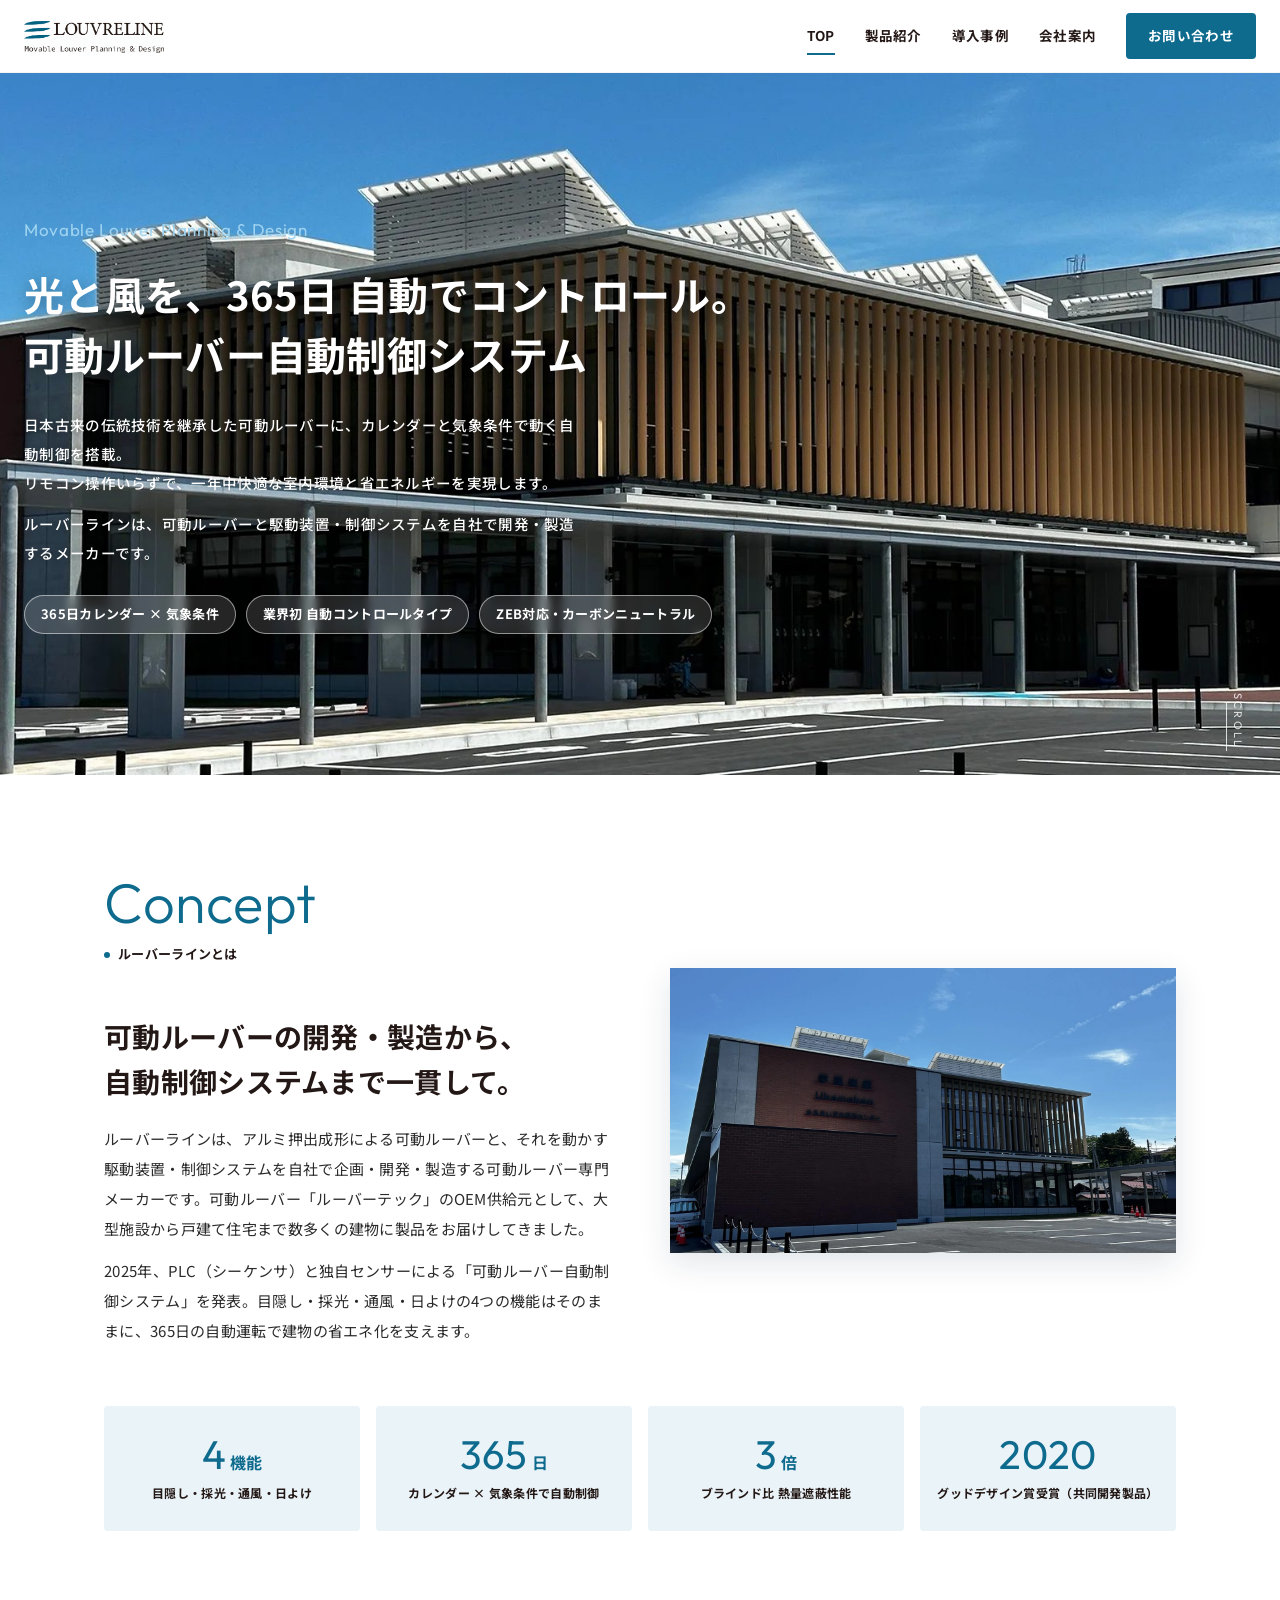
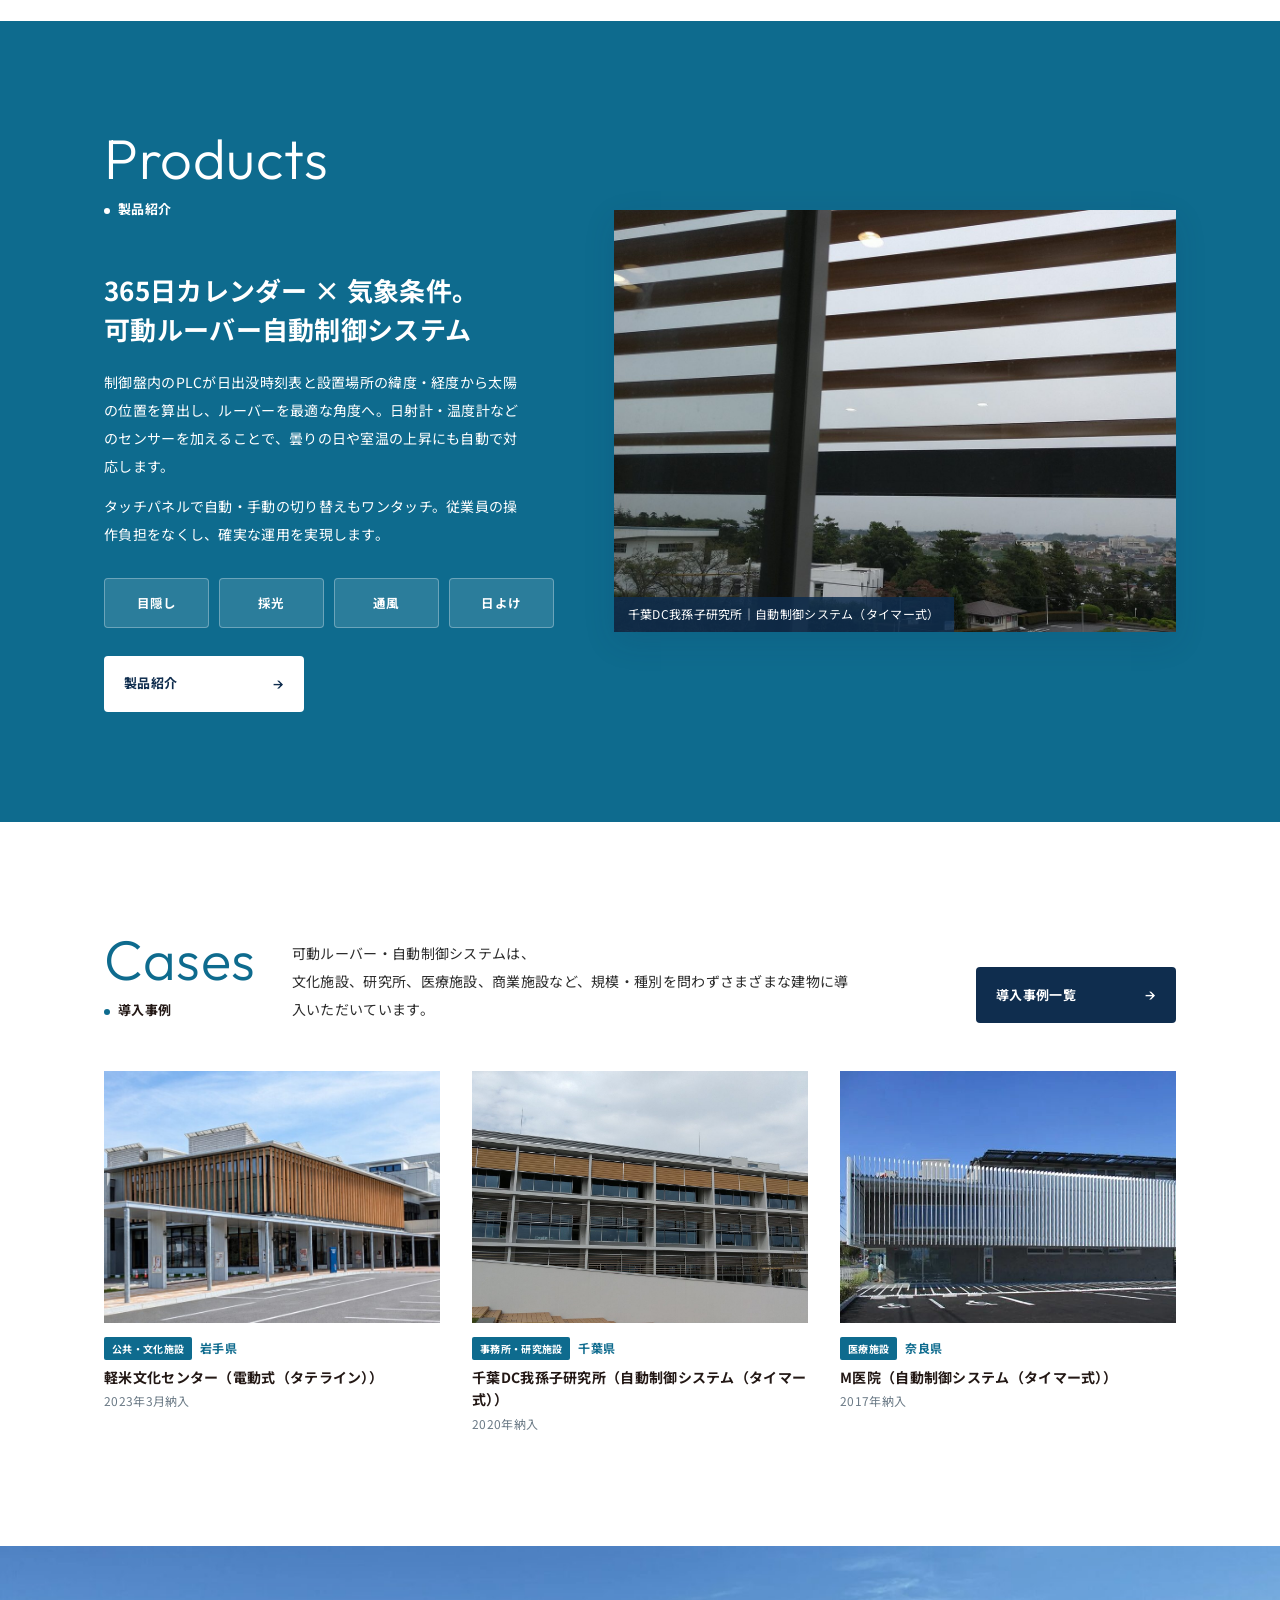
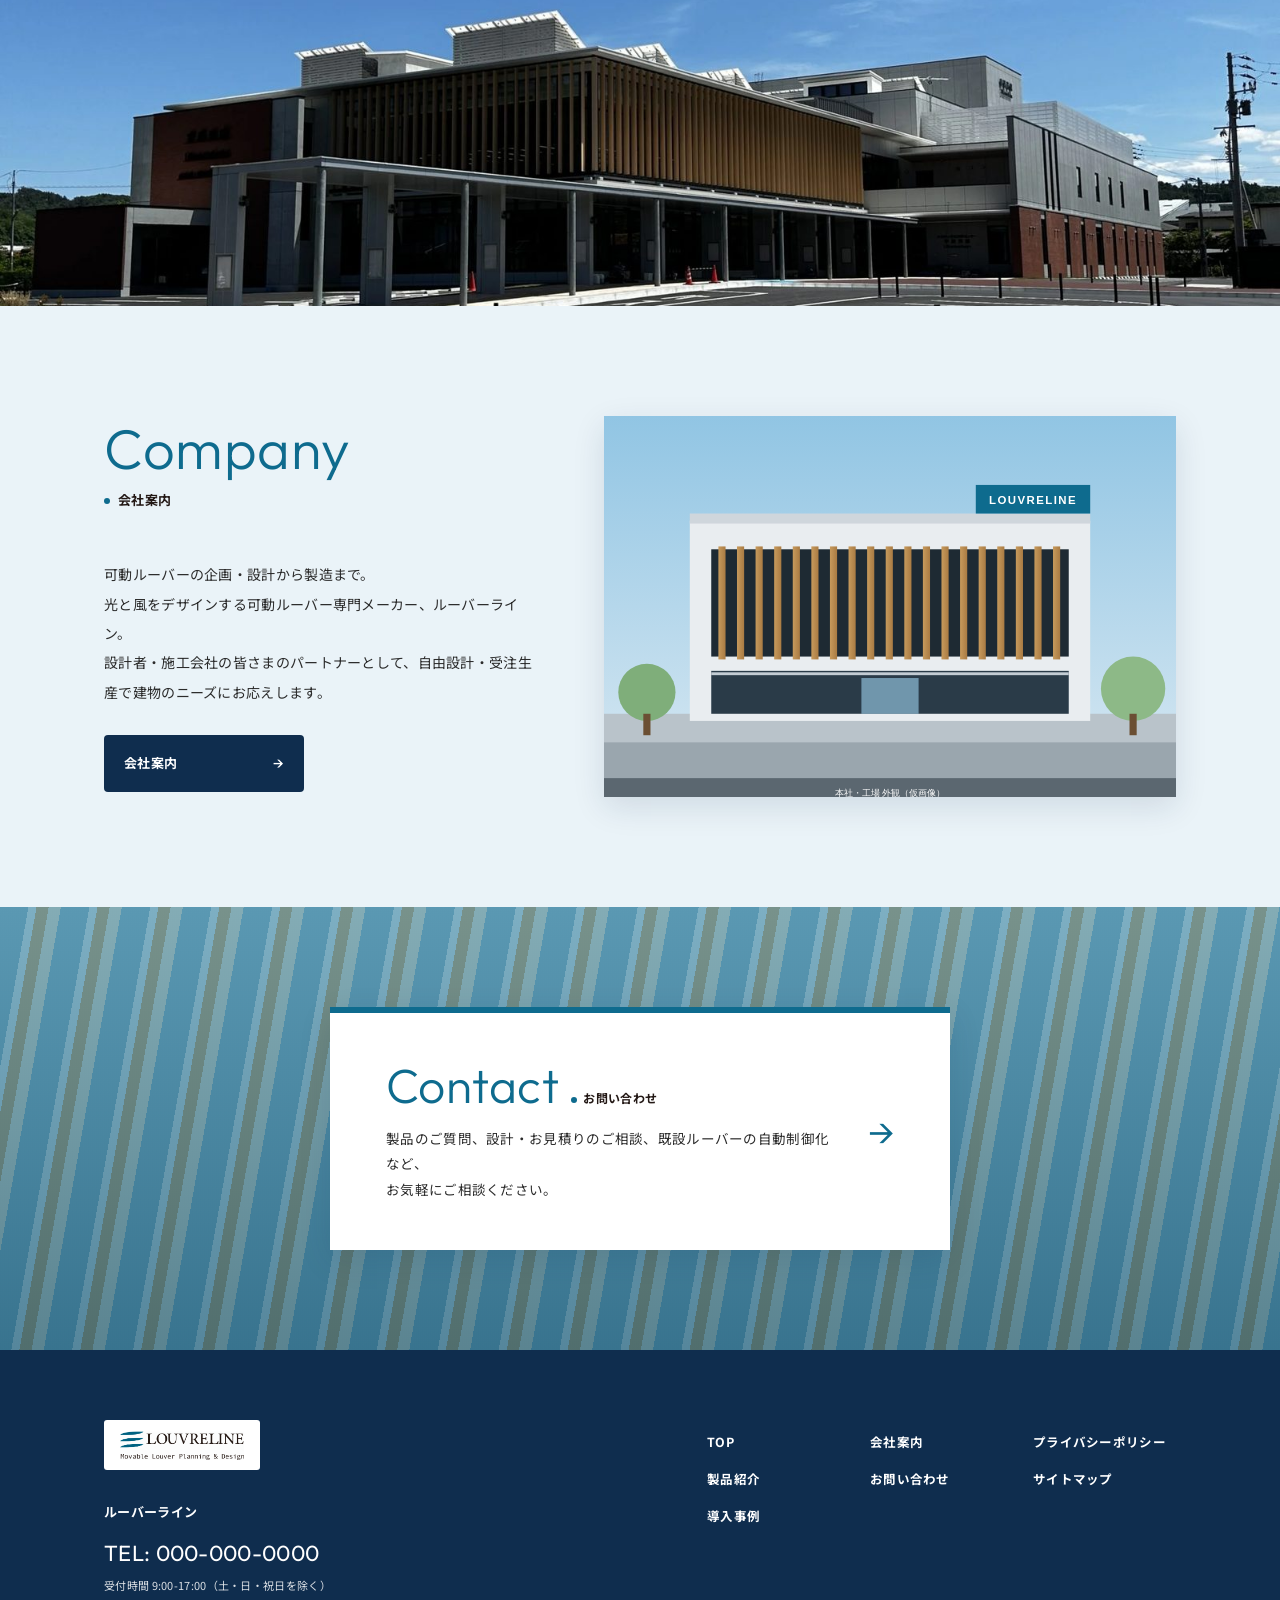
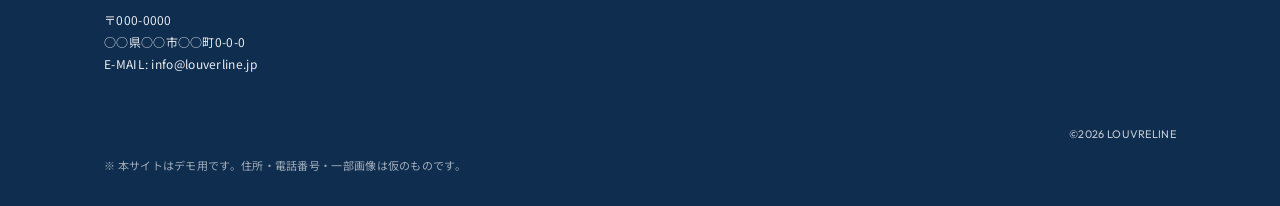
==== index.html @ 9ad00099 "ルーバーライン デモサイト 初版 Co-Authored-By: Claude Fable 5.1 <noreply@anthropic.com>" ====
<!DOCTYPE html>
<html lang="ja">
<head>
<meta charset="UTF-8">
<meta name="viewport" content="width=device-width, initial-scale=1">
<title>ルーバーライン｜可動ルーバー自動制御システム</title>
<meta name="description" content="可動ルーバーの開発・製造メーカー ルーバーライン。365日カレンダー×気象条件で可動ルーバーを自動制御する「可動ルーバー自動制御システム」のご紹介。">
<link rel="preconnect" href="https://fonts.googleapis.com">
<link rel="preconnect" href="https://fonts.gstatic.com" crossorigin>
<link href="https://fonts.googleapis.com/css2?family=Noto+Sans+JP:wght@400;500;700&family=Outfit:wght@300;400&display=swap" rel="stylesheet">
<link rel="stylesheet" href="assets/css/style.css">
<link rel="icon" href="assets/img/logo.png">
</head>
<body>
<header class="site-header">
  <div class="inner">
    <a class="brand" href="index.html"><img src="assets/img/logo.png" alt="LOUVRELINE ルーバーライン"></a>
    <button class="nav-toggle" aria-label="メニュー"><span></span><span></span><span></span></button>
    <nav class="gnav">
      <a href="index.html" data-page="index.html">TOP</a>
      <a href="products.html" data-page="products.html">製品紹介</a>
      <a href="cases.html" data-page="cases.html">導入事例</a>
      <a href="company.html" data-page="company.html">会社案内</a>
      <a href="contact.html" class="btn-contact">お問い合わせ</a>
    </nav>
  </div>
</header>
<main>

<section class="hero">
  <img class="bg" src="assets/img/hero.jpg" alt="可動ルーバーを設置した建物">
  <div class="inner">
    <div class="tag">Movable Louver Planning &amp; Design</div>
    <h1>光と風を、365日 自動でコントロール。<br>可動ルーバー自動制御システム</h1>
    <p>日本古来の伝統技術を継承した可動ルーバーに、カレンダーと気象条件で動く自動制御を搭載。<br>リモコン操作いらずで、一年中快適な室内環境と省エネルギーを実現します。</p>
    <p>ルーバーラインは、可動ルーバーと駆動装置・制御システムを自社で開発・製造するメーカーです。</p>
    <div class="badges"><span>365日カレンダー × 気象条件</span><span>業界初 自動コントロールタイプ</span><span>ZEB対応・カーボンニュートラル</span></div>
  </div>
  <div class="scroll">SCROLL</div>
</section>

<section class="concept">
  <div class="container">
    <div class="grid">
      <div class="reveal">
        <div class="sec-head"><span class="en">Concept</span><span class="ja">ルーバーラインとは</span></div>
        <h2 class="ttl">可動ルーバーの開発・製造から、<br>自動制御システムまで一貫して。</h2>
        <p class="lead">ルーバーラインは、アルミ押出成形による可動ルーバーと、それを動かす駆動装置・制御システムを自社で企画・開発・製造する可動ルーバー専門メーカーです。可動ルーバー「ルーバーテック」のOEM供給元として、大型施設から戸建て住宅まで数多くの建物に製品をお届けしてきました。</p>
        <p class="lead" style="margin-top:12px">2025年、PLC（シーケンサ）と独自センサーによる「可動ルーバー自動制御システム」を発表。目隠し・採光・通風・日よけの4つの機能はそのままに、365日の自動運転で建物の省エネ化を支えます。</p>
      </div>
      <div class="reveal"><img src="assets/img/cases/karumai/08.jpg" alt="タテライン可動ルーバー" style="box-shadow:var(--shadow)"></div>
    </div>
    <div class="stats reveal">
      <div class="stat"><div class="num">4<small>機能</small></div><div class="lbl">目隠し・採光・通風・日よけ</div></div>
      <div class="stat"><div class="num">365<small>日</small></div><div class="lbl">カレンダー × 気象条件で自動制御</div></div>
      <div class="stat"><div class="num">3<small>倍</small></div><div class="lbl">ブラインド比 熱量遮蔽性能</div></div>
      <div class="stat"><div class="num">2020</div><div class="lbl">グッドデザイン賞受賞（共同開発製品）</div></div>
    </div>
  </div>
</section>

<section class="band-teal">
  <div class="container">
    <div class="grid">
      <div class="reveal">
        <div class="sec-head on-dark"><span class="en">Products</span><span class="ja">製品紹介</span></div>
        <h3>365日カレンダー × 気象条件。<br>可動ルーバー自動制御システム</h3>
        <p>制御盤内のPLCが日出没時刻表と設置場所の緯度・経度から太陽の位置を算出し、ルーバーを最適な角度へ。日射計・温度計などのセンサーを加えることで、曇りの日や室温の上昇にも自動で対応します。</p>
        <p>タッチパネルで自動・手動の切り替えもワンタッチ。従業員の操作負担をなくし、確実な運用を実現します。</p>
        <ul class="feature-list"><li>目隠し</li><li>採光</li><li>通風</li><li>日よけ</li></ul>
        <a class="btn btn-white" href="products.html">製品紹介</a>
      </div>
      <div class="visual reveal">
        <img src="assets/img/cases/chiba-dc/04.jpg" alt="木目調ヨコライン可動ルーバー">
        <div class="cap">千葉DC我孫子研究所｜自動制御システム（タイマー式）</div>
      </div>
    </div>
  </div>
</section>

<section class="sec">
  <div class="container">
    <div class="sec-head inline reveal">
      <div><span class="en">Cases</span><span class="ja">導入事例</span></div>
      <p class="lead">可動ルーバー・自動制御システムは、<br>文化施設、研究所、医療施設、商業施設など、規模・種別を問わずさまざまな建物に導入いただいています。</p>
      <a class="btn" href="cases.html" style="margin-left:auto">導入事例一覧</a>
    </div>
    <div class="case-grid">
      <a class="case-card reveal" href="cases/karumai.html" data-cat="public">
        <div class="thumb"><img src="assets/img/cases/karumai/01.jpg" alt="軽米文化センター"></div>
        <div class="meta"><span class="cat">公共・文化施設</span>岩手県</div>
        <div class="name">軽米文化センター（電動式（タテライン））</div>
        <div class="spec">2023年3月納入</div>
      </a>
      <a class="case-card reveal" href="cases/chiba-dc.html" data-cat="office">
        <div class="thumb"><img src="assets/img/cases/chiba-dc/01.jpg" alt="千葉DC我孫子研究所"></div>
        <div class="meta"><span class="cat">事務所・研究施設</span>千葉県</div>
        <div class="name">千葉DC我孫子研究所（自動制御システム（タイマー式））</div>
        <div class="spec">2020年納入</div>
      </a>
      <a class="case-card reveal" href="cases/m-clinic.html" data-cat="medical">
        <div class="thumb"><img src="assets/img/cases/m-clinic/01.jpg" alt="M医院"></div>
        <div class="meta"><span class="cat">医療施設</span>奈良県</div>
        <div class="name">M医院（自動制御システム（タイマー式））</div>
        <div class="spec">2017年納入</div>
      </a>
    </div>
  </div>
</section>

<div class="strip"><img src="assets/img/cases/karumai/05.jpg" alt="軽米文化センター"></div>

<section class="band-light">
  <div class="container">
    <div class="grid">
      <div class="reveal">
        <div class="sec-head"><span class="en">Company</span><span class="ja">会社案内</span></div>
        <p>可動ルーバーの企画・設計から製造まで。<br>光と風をデザインする可動ルーバー専門メーカー、ルーバーライン。<br>設計者・施工会社の皆さまのパートナーとして、自由設計・受注生産で建物のニーズにお応えします。</p>
        <a class="btn" href="company.html">会社案内</a>
      </div>
      <div class="visual reveal"><img src="assets/img/company-building.svg" alt="ルーバーライン 本社・工場（仮画像）"></div>
    </div>
  </div>
</section>

<section class="cta">
  <div class="container">
    <a class="card" href="contact.html">
      <div>
        <span class="en">Contact</span><span class="ja">お問い合わせ</span>
        <p>製品のご質問、設計・お見積りのご相談、既設ルーバーの自動制御化など、<br>お気軽にご相談ください。</p>
      </div>
      <span class="arrow">→</span>
    </a>
  </div>
</section>

</main>
<footer class="site-footer">
  <div class="container">
    <div class="grid">
      <div>
        <a class="logo" href="index.html"><img src="assets/img/logo.png" alt="LOUVRELINE"></a>
        <div class="corp">ルーバーライン</div>
        <div class="tel">TEL: 000-000-0000</div>
        <div class="hours">受付時間 9:00-17:00（土・日・祝日を除く）</div>
        <address>〒000-0000<br>○○県○○市○○町0-0-0<br>E-MAIL: info@louverline.jp</address>
      </div>
      <ul class="links">
        <li><a href="index.html">TOP</a></li>
        <li><a href="company.html">会社案内</a></li>
        <li><a href="#">プライバシーポリシー</a></li>
        <li><a href="products.html">製品紹介</a></li>
        <li><a href="contact.html">お問い合わせ</a></li>
        <li><a href="#">サイトマップ</a></li>
        <li><a href="cases.html">導入事例</a></li>
      </ul>
    </div>
    <div class="copy">©2026 LOUVRELINE</div>
    <div class="demo-note">※ 本サイトはデモ用です。住所・電話番号・一部画像は仮のものです。</div>
  </div>
</footer>
<script src="assets/js/main.js"></script>
</body>
</html>
---- assets/css/style.css ----
/* ==========================================================
   LOUVRELINE demo site  -  common stylesheet
   ========================================================== */
:root{
  --teal:#0e6b8e;
  --teal-dark:#0a4f6b;
  --teal-light:#1d8bb5;
  --navy:#0f2d4e;
  --ink:#231815;
  --text:#2b2b2b;
  --muted:#6b7a86;
  --line:#d9e3ea;
  --light:#eaf3f8;
  --light2:#f4f8fb;
  --wood:#c9791d;
  --white:#fff;
  --font-jp:"Noto Sans JP","Hiragino Kaku Gothic ProN","Hiragino Sans","Yu Gothic",Meiryo,sans-serif;
  --font-en:"Outfit","Noto Sans JP",sans-serif;
  --container:1120px;
  --radius:4px;
  --shadow:0 10px 30px rgba(15,45,78,.12);
}
*{box-sizing:border-box;margin:0;padding:0}
html{scroll-behavior:smooth;-webkit-text-size-adjust:100%}
body{font-family:var(--font-jp);color:var(--text);background:#fff;line-height:1.9;font-size:15px;letter-spacing:.02em}
img{max-width:100%;height:auto;display:block}
a{color:inherit;text-decoration:none}
ul{list-style:none}
.container{max-width:var(--container);margin:0 auto;padding:0 24px}
.en{font-family:var(--font-en);font-weight:300;letter-spacing:.01em}

/* ---------- header ---------- */
.site-header{position:sticky;top:0;z-index:100;background:rgba(255,255,255,.96);backdrop-filter:blur(8px);border-bottom:1px solid rgba(0,0,0,.04)}
.site-header .inner{display:flex;align-items:center;justify-content:space-between;height:72px;max-width:1280px;margin:0 auto;padding:0 24px}
.brand img{height:34px;width:auto}
.gnav{display:flex;align-items:center;gap:30px}
.gnav a{font-size:13.5px;font-weight:700;color:var(--ink);position:relative;padding:6px 0}
.gnav a::after{content:"";position:absolute;left:0;bottom:0;width:0;height:2px;background:var(--teal);transition:width .25s}
.gnav a:hover::after,.gnav a.is-active::after{width:100%}
.gnav .btn-contact{background:var(--teal);color:#fff;padding:10px 22px;border-radius:var(--radius);font-weight:700}
.gnav .btn-contact::after{display:none}
.gnav .btn-contact:hover{background:var(--teal-dark)}
.nav-toggle{display:none;width:44px;height:44px;border:0;background:none;cursor:pointer;position:relative}
.nav-toggle span{position:absolute;left:10px;width:24px;height:2px;background:var(--ink);transition:.3s}
.nav-toggle span:nth-child(1){top:14px}.nav-toggle span:nth-child(2){top:21px}.nav-toggle span:nth-child(3){top:28px}
body.nav-open .nav-toggle span:nth-child(1){transform:translateY(7px) rotate(45deg)}
body.nav-open .nav-toggle span:nth-child(2){opacity:0}
body.nav-open .nav-toggle span:nth-child(3){transform:translateY(-7px) rotate(-45deg)}

/* ---------- buttons ---------- */
.btn{display:inline-flex;align-items:center;justify-content:space-between;gap:28px;min-width:200px;padding:13px 20px;background:var(--navy);color:#fff;font-size:13px;font-weight:700;border-radius:var(--radius);transition:.25s;border:0;cursor:pointer}
.btn::after{content:"→";font-family:var(--font-en);font-weight:400;font-size:16px}
.btn:hover{background:var(--teal);transform:translateX(2px)}
.btn.btn-white{background:#fff;color:var(--navy)}
.btn.btn-white:hover{background:var(--light)}
.btn.btn-teal{background:var(--teal)}
.btn.btn-teal:hover{background:var(--teal-dark)}

/* ---------- section headings ---------- */
.sec{padding:110px 0}
.sec-head{margin-bottom:48px}
.sec-head .en{font-size:56px;line-height:1;color:var(--teal);font-weight:300}
.sec-head .ja{display:block;font-size:13px;font-weight:700;color:var(--ink);margin-top:10px}
.sec-head .ja::before{content:"";display:inline-block;width:6px;height:6px;border-radius:50%;background:var(--teal);margin-right:8px;vertical-align:middle}
.sec-head.on-dark .en,.sec-head.on-dark .ja{color:#fff}
.sec-head.on-dark .ja::before{background:#fff}
.sec-head.inline{display:flex;align-items:flex-end;gap:36px;flex-wrap:wrap}
.sec-head.inline .lead{max-width:560px;font-size:14px}
.sec-head .row{display:flex;justify-content:space-between;align-items:flex-end;flex-wrap:wrap;gap:20px}
h2.ttl{font-size:28px;line-height:1.6;font-weight:700;color:var(--ink);margin-bottom:20px}
h3.sub{font-size:20px;font-weight:700;color:var(--ink);margin-bottom:14px}
.lead{font-size:15px;line-height:2}
.label-teal{color:var(--teal);font-weight:700;font-size:14px;margin-bottom:10px;display:block}
.note{font-size:12px;color:var(--muted)}

/* ---------- hero ---------- */
.hero{position:relative;height:min(78vh,720px);min-height:520px;overflow:hidden;color:#fff;display:flex;align-items:center}
.hero img.bg{position:absolute;inset:0;width:100%;height:100%;object-fit:cover;object-position:center 40%}
.hero::before{content:"";position:absolute;inset:0;background:linear-gradient(90deg,rgba(10,30,50,.72) 0%,rgba(10,30,50,.42) 55%,rgba(10,30,50,.15) 100%)}
.hero .inner{position:relative;max-width:1280px;margin:0 auto;padding:0 24px;width:100%}
.hero .tag{color:#9fd3ef;font-family:var(--font-en);font-weight:400;font-size:17px;margin-bottom:18px;letter-spacing:.04em}
.hero h1{font-size:40px;line-height:1.5;font-weight:700;text-shadow:0 2px 16px rgba(0,0,0,.35);margin-bottom:26px}
.hero p{font-size:14.5px;line-height:2;font-weight:500;text-shadow:0 1px 8px rgba(0,0,0,.4);max-width:560px}
.hero p+p{margin-top:12px}
.hero .badges{display:flex;gap:10px;margin-top:28px;flex-wrap:wrap}
.hero .badges span{background:rgba(255,255,255,.14);border:1px solid rgba(255,255,255,.5);padding:6px 16px;border-radius:30px;font-size:13px;font-weight:700;backdrop-filter:blur(4px)}
.hero .scroll{position:absolute;right:32px;bottom:24px;font-family:var(--font-en);font-size:11px;letter-spacing:.2em;writing-mode:vertical-rl;color:#fff;opacity:.8}
.hero .scroll::after{content:"";display:block;width:1px;height:48px;background:#fff;margin:10px auto 0;animation:scrollLine 1.8s infinite}
@keyframes scrollLine{0%{transform:scaleY(0);transform-origin:top}50%{transform:scaleY(1);transform-origin:top}51%{transform-origin:bottom}100%{transform:scaleY(0);transform-origin:bottom}}

/* page hero (sub pages) */
.page-hero{position:relative;height:300px;display:flex;align-items:center;overflow:hidden;color:#fff;background:var(--navy)}
.page-hero img{position:absolute;inset:0;width:100%;height:100%;object-fit:cover;opacity:.55}
.page-hero::before{content:"";position:absolute;inset:0;background:linear-gradient(90deg,rgba(10,30,50,.6),rgba(10,30,50,.1))}
.page-hero .inner{position:relative;max-width:1280px;margin:0 auto;padding:0 24px;width:100%}
.page-hero .en{font-size:60px;line-height:1}
.page-hero .ja{display:block;font-size:13px;font-weight:700;margin-top:8px}
.page-hero .ja::before{content:"";display:inline-block;width:6px;height:6px;border-radius:50%;background:#fff;margin-right:8px;vertical-align:middle}
.page-hero.plain{height:auto;padding:70px 0 40px;background:#fff;color:var(--teal)}
.page-hero.plain::before{display:none}
.page-hero.plain .ja{color:var(--ink)}
.page-hero.plain .ja::before{background:var(--teal)}
.breadcrumb{font-size:11px;color:var(--muted);text-align:right;padding:14px 0}
.breadcrumb a{text-decoration:underline}
.breadcrumb span::before{content:"›";margin:0 8px}

/* ---------- top: intro / concept ---------- */
.concept{padding:100px 0 90px}
.concept .grid{display:grid;grid-template-columns:1fr 1fr;gap:60px;align-items:center}
.concept .stats{display:grid;grid-template-columns:repeat(4,1fr);gap:16px;margin-top:60px}
.stat{background:var(--light);padding:26px 16px;text-align:center;border-radius:var(--radius)}
.stat .num{font-family:var(--font-en);font-size:40px;font-weight:400;color:var(--teal);line-height:1.1}
.stat .num small{font-size:16px;margin-left:4px;font-family:var(--font-jp);font-weight:700}
.stat .lbl{font-size:12px;font-weight:700;color:var(--ink);margin-top:6px}

/* ---------- top: products band ---------- */
.band-teal{background:var(--teal);color:#fff;padding:110px 0}
.band-teal .grid{display:grid;grid-template-columns:1fr 1.25fr;gap:60px;align-items:center}
.band-teal h3{font-size:26px;line-height:1.5;margin:18px 0 20px;font-weight:700}
.band-teal p{font-size:14px;line-height:2;max-width:420px}
.band-teal p+p{margin-top:12px}
.band-teal .btn{margin-top:28px}
.band-teal .visual{position:relative}
.band-teal .visual img{width:100%;aspect-ratio:4/3;object-fit:cover;box-shadow:var(--shadow)}
.band-teal .visual .cap{position:absolute;left:0;bottom:0;background:rgba(15,45,78,.85);font-size:12px;padding:6px 14px}
.feature-list{display:grid;grid-template-columns:repeat(4,1fr);gap:10px;margin-top:30px}
.feature-list li{background:rgba(255,255,255,.12);border:1px solid rgba(255,255,255,.3);padding:12px 8px;text-align:center;font-size:12.5px;font-weight:700;border-radius:var(--radius)}

/* ---------- cards: cases ---------- */
.case-grid{display:grid;grid-template-columns:repeat(3,1fr);gap:32px}
.case-grid.two{grid-template-columns:repeat(2,1fr);gap:40px}
.case-card{display:block}
.case-card .thumb{overflow:hidden;aspect-ratio:4/3;background:#dfe7ec}
.case-card .thumb img{width:100%;height:100%;object-fit:cover;transition:transform .6s}
.case-card:hover .thumb img{transform:scale(1.05)}
.case-card .meta{display:flex;align-items:center;gap:8px;margin-top:14px;font-size:12px;color:var(--teal);font-weight:700}
.case-card .meta .cat{background:var(--teal);color:#fff;font-size:10px;padding:2px 8px;border-radius:2px}
.case-card .name{font-size:14px;font-weight:700;color:var(--ink);margin-top:6px;line-height:1.6}
.case-card .spec{font-size:12px;color:var(--muted);margin-top:2px}

/* ---------- strip image ---------- */
.strip{height:360px;overflow:hidden}
.strip img{width:100%;height:100%;object-fit:cover}

/* ---------- top: company ---------- */
.band-light{background:var(--light);padding:110px 0}
.band-light .grid{display:grid;grid-template-columns:1fr 1.3fr;gap:60px;align-items:center}
.band-light p{font-size:14px;line-height:2.1}
.band-light .btn{margin-top:28px}
.band-light .visual img{width:100%;aspect-ratio:3/2;object-fit:cover;box-shadow:var(--shadow)}

/* ---------- contact CTA ---------- */
.cta{position:relative;padding:100px 0;overflow:hidden;background:
  linear-gradient(rgba(14,107,142,.55),rgba(14,107,142,.55)),
  repeating-linear-gradient(100deg,#8fb6cd 0 28px,#e4eef4 28px 36px,#d6a76a 36px 48px,#f3e6d3 48px 60px)}
.cta::before{content:"";position:absolute;inset:0;background:linear-gradient(180deg,rgba(255,255,255,.1),rgba(10,40,60,.25))}
.cta .card{position:relative;max-width:620px;margin:0 auto;background:#fff;padding:48px 56px;border-top:6px solid var(--teal);display:flex;align-items:center;justify-content:space-between;gap:30px;box-shadow:var(--shadow);transition:.3s}
.cta .card:hover{transform:translateY(-3px)}
.cta .card .en{font-size:48px;color:var(--teal);line-height:1}
.cta .card .ja{font-size:12px;font-weight:700;color:var(--ink);margin-left:12px}
.cta .card .ja::before{content:"";display:inline-block;width:6px;height:6px;border-radius:50%;background:var(--teal);margin-right:6px;vertical-align:middle}
.cta .card p{font-size:13.5px;margin-top:14px;line-height:1.9}
.cta .card .arrow{font-family:var(--font-en);font-size:40px;color:var(--teal);font-weight:300}

/* ---------- footer ---------- */
.site-footer{background:var(--navy);color:#fff;padding:70px 0 30px;font-size:13px}
.site-footer .grid{display:grid;grid-template-columns:1.2fr 1fr;gap:40px}
.site-footer .logo{background:#fff;display:inline-block;padding:10px 16px;border-radius:3px}
.site-footer .logo img{height:30px}
.site-footer .corp{margin-top:22px;font-weight:700;font-size:13px}
.site-footer .tel{font-size:22px;font-family:var(--font-en);font-weight:400;margin-top:8px}
.site-footer .hours{font-size:11px;opacity:.85}
.site-footer address{font-style:normal;margin-top:14px;font-size:12px;line-height:1.8;opacity:.9}
.site-footer .links{display:grid;grid-template-columns:repeat(3,1fr);gap:12px 20px;align-content:start;padding-top:10px}
.site-footer .links a{font-weight:700;font-size:12.5px}
.site-footer .links a:hover{text-decoration:underline}
.site-footer .copy{margin-top:50px;text-align:right;font-size:11px;opacity:.75;font-family:var(--font-en)}
.site-footer .demo-note{margin-top:10px;font-size:11px;opacity:.6}

/* ---------- product page ---------- */
.two-col{display:grid;grid-template-columns:1fr 1fr;gap:56px;align-items:center}
.two-col.rev>*:first-child{order:2}
.two-col img{width:100%;box-shadow:var(--shadow)}
.two-col.no-shadow img{box-shadow:none}
.intro-block{max-width:820px}
.intro-block h2{font-size:30px;line-height:1.6;font-weight:700;color:var(--ink)}
.intro-block .lead{margin-top:18px}

.kv-product{position:relative;border-radius:var(--radius);overflow:hidden;box-shadow:var(--shadow)}
.kv-product img{width:100%;aspect-ratio:16/8;object-fit:cover}
.kv-product .ov{position:absolute;left:0;right:0;bottom:0;background:linear-gradient(0deg,rgba(10,30,50,.8),rgba(10,30,50,0));color:#fff;padding:60px 36px 30px}
.kv-product .ov strong{font-size:22px;display:block}
.kv-product .ov span{font-size:13px}

.pill-row{display:flex;gap:12px;flex-wrap:wrap;margin:26px 0}
.pill{display:inline-block;background:var(--teal);color:#fff;font-weight:700;padding:8px 26px;border-radius:30px;font-size:15px}
.pill.outline{background:#fff;color:var(--teal);border:2px solid var(--teal)}
.x-mark{font-family:var(--font-en);font-size:28px;color:var(--teal);align-self:center}

.adv{padding:90px 0}
.adv-item{display:grid;grid-template-columns:1fr 1fr;gap:48px;align-items:start;padding:50px 0;border-bottom:1px solid var(--line)}
.adv-item:last-child{border-bottom:0}
.adv-item .num{font-family:var(--font-en);font-size:30px;color:var(--teal);font-weight:300;line-height:1;margin-bottom:8px}
.adv-item h3{font-size:22px;line-height:1.6;font-weight:700;color:var(--ink);margin-bottom:16px}
.adv-item p{font-size:14px;line-height:2}
.adv-item img{width:100%;border-radius:var(--radius);box-shadow:var(--shadow)}
.adv-item .cap{font-size:12px;color:var(--muted);margin-top:8px}
.icon-tags{display:flex;gap:10px;flex-wrap:wrap;margin-top:22px}
.icon-tags li{background:var(--light);color:var(--navy);font-size:12px;font-weight:700;padding:10px 14px;border-radius:var(--radius);display:flex;align-items:center;gap:8px}
.icon-tags li svg{width:18px;height:18px;flex:none}

.fn-grid{display:grid;grid-template-columns:repeat(3,1fr);gap:28px}
.fn{background:#fff;border:1px solid var(--line);padding:28px 26px;border-radius:var(--radius);transition:.3s}
.fn:hover{box-shadow:var(--shadow);transform:translateY(-3px)}
.fn .ic{width:52px;height:52px;border-radius:50%;background:var(--light);display:flex;align-items:center;justify-content:center;color:var(--teal);margin-bottom:16px}
.fn .ic svg{width:26px;height:26px}
.fn h4{font-size:16px;color:var(--ink);margin-bottom:8px}
.fn p{font-size:13px;line-height:1.9}

.logic-table{width:100%;border-collapse:collapse;font-size:14px;background:#fff;box-shadow:var(--shadow)}
.logic-table th,.logic-table td{padding:14px 16px;border:1px solid var(--line);text-align:center}
.logic-table thead th{background:var(--navy);color:#fff;font-weight:700;white-space:nowrap}
.logic-table tbody th{background:var(--light);text-align:left;font-weight:700;color:var(--ink);width:26%}
.logic-table tbody th small{display:block;font-weight:400;color:var(--muted);font-size:11px}
.logic-table .arrow{color:var(--teal);font-family:var(--font-en)}
.logic-table .res{font-weight:700;color:var(--teal);font-size:16px}
.logic-table .res.close{color:#c9521d}

.spec-table{width:100%;border-collapse:collapse;font-size:14px}
.spec-table th,.spec-table td{padding:14px 18px;border-bottom:1px solid var(--line);text-align:left;vertical-align:top}
.spec-table th{width:30%;background:var(--light2);font-weight:700;color:var(--ink)}

.step-flow{display:grid;grid-template-columns:repeat(4,1fr);gap:16px;counter-reset:step}
.step{background:#fff;border:1px solid var(--line);padding:26px 20px;border-radius:var(--radius);position:relative}
.step::before{counter-increment:step;content:"0" counter(step);font-family:var(--font-en);color:var(--teal);font-size:26px;font-weight:300;line-height:1;display:block;margin-bottom:10px}
.step h4{font-size:15px;color:var(--ink);margin-bottom:6px}
.step p{font-size:12.5px;line-height:1.8}

.option-list{display:grid;grid-template-columns:repeat(4,1fr);gap:12px}
.option-list li{background:#fff;border:1px solid var(--line);padding:14px;text-align:center;font-size:13px;font-weight:700;color:var(--navy);border-radius:var(--radius)}
.merit{display:grid;grid-template-columns:repeat(3,1fr);gap:20px}
.merit li{background:var(--light);padding:24px;border-radius:var(--radius)}
.merit li strong{display:block;color:var(--teal);font-size:15px;margin-bottom:6px}
.merit li span{font-size:13px}

.target-grid{display:grid;grid-template-columns:repeat(6,1fr);gap:14px}
.target{text-align:center;font-size:12px;font-weight:700;color:var(--ink)}
.target .ic{width:72px;height:72px;border-radius:50%;background:var(--teal);color:#fff;margin:0 auto 8px;display:flex;align-items:center;justify-content:center}
.target .ic svg{width:34px;height:34px}

.callout{background:#fff;border-left:4px solid var(--teal);padding:18px 22px;font-size:13px;line-height:1.9;border-radius:0 var(--radius) var(--radius) 0;box-shadow:var(--shadow)}
.callout strong{color:var(--teal)}

.panel-gallery{display:grid;grid-template-columns:1fr 1fr;gap:30px}
.panel-gallery figure img{width:100%;border-radius:10px;box-shadow:var(--shadow)}
.panel-gallery figcaption{font-size:13px;margin-top:12px;line-height:1.8}
.panel-gallery figcaption strong{display:block;color:var(--ink)}

/* ---------- cases page ---------- */
.filter{display:flex;justify-content:center;gap:28px;margin-bottom:50px;font-size:13px;font-weight:700}
.filter button{background:none;border:0;cursor:pointer;font:inherit;color:var(--ink);padding:8px 2px;border-bottom:2px solid transparent}
.filter button.is-active{color:var(--teal);border-color:var(--teal)}
.case-detail .gallery{display:grid;grid-template-columns:2fr 1fr;gap:16px}
.case-detail .gallery img{width:100%;height:100%;object-fit:cover;aspect-ratio:4/3;cursor:zoom-in;border-radius:var(--radius)}
.case-detail .gallery .main{grid-row:span 2}
.case-detail .gallery .main img{aspect-ratio:3/2;height:100%}
.case-detail .more{display:grid;grid-template-columns:repeat(4,1fr);gap:12px;margin-top:14px}
.case-detail .more img{width:100%;aspect-ratio:4/3;object-fit:cover;cursor:zoom-in;border-radius:var(--radius)}
.case-detail .info{display:grid;grid-template-columns:1fr 1fr;gap:56px;margin-top:56px;align-items:start}
.case-detail h1{font-size:30px;line-height:1.5;color:var(--ink);margin-bottom:12px}
.case-detail .tagline{color:var(--teal);font-weight:700;margin-bottom:20px}
.case-detail .body p{font-size:14px;line-height:2}
.case-detail .body p+p{margin-top:12px}
.pager{display:flex;justify-content:space-between;margin-top:70px;padding-top:30px;border-top:1px solid var(--line);font-size:13px;font-weight:700}
.pager a{color:var(--teal)}
.lightbox{position:fixed;inset:0;background:rgba(5,20,35,.9);display:none;align-items:center;justify-content:center;z-index:200;padding:30px;cursor:zoom-out}
.lightbox.is-open{display:flex}
.lightbox img{max-width:100%;max-height:100%;object-fit:contain;box-shadow:0 20px 60px rgba(0,0,0,.5)}

/* ---------- company ---------- */
.message{display:grid;grid-template-columns:1.2fr 1fr;gap:56px;align-items:center}
.message h2{font-size:30px;line-height:1.6;color:var(--ink);margin-bottom:18px}
.message p{font-size:14px;line-height:2.1}
.message p+p{margin-top:12px}
.message img{width:100%;box-shadow:var(--shadow)}
.oem{background:var(--light);padding:40px;border-radius:var(--radius);display:grid;grid-template-columns:auto 1fr;gap:36px;align-items:center}
.oem .flow{display:flex;align-items:center;gap:14px;font-weight:700;font-size:13px;color:var(--navy)}
.oem .flow .box{background:#fff;border:2px solid var(--teal);padding:14px 20px;border-radius:var(--radius);text-align:center;min-width:140px}
.oem .flow .box small{display:block;font-weight:400;font-size:11px;color:var(--muted)}
.oem .flow .arr{font-family:var(--font-en);color:var(--teal);font-size:22px}
.oem p{font-size:13.5px;line-height:1.9}
.biz-grid{display:grid;grid-template-columns:repeat(3,1fr);gap:24px}
.biz{background:#fff;border:1px solid var(--line);padding:28px 24px;border-radius:var(--radius)}
.biz .num{font-family:var(--font-en);color:var(--teal);font-size:24px;font-weight:300;line-height:1;margin-bottom:10px}
.biz h4{font-size:16px;color:var(--ink);margin-bottom:8px}
.biz p{font-size:13px;line-height:1.9}
.map-ph{width:100%;height:300px;background:
  linear-gradient(0deg,transparent 95%,#cfdce5 95%),linear-gradient(90deg,transparent 95%,#cfdce5 95%);background-size:40px 40px;background-color:#e8f0f5;display:flex;align-items:center;justify-content:center;color:var(--muted);font-size:13px;border-radius:var(--radius);position:relative}
.map-ph::before{content:"";width:18px;height:18px;border-radius:50% 50% 50% 0;background:var(--teal);transform:rotate(-45deg);position:absolute;top:calc(50% - 40px)}

/* ---------- contact ---------- */
.contact-grid{display:grid;grid-template-columns:1fr 1.5fr;gap:60px;align-items:start}
.contact-side .box{background:var(--light);padding:28px;border-radius:var(--radius);margin-bottom:20px}
.contact-side .box h4{font-size:14px;color:var(--teal);margin-bottom:8px}
.contact-side .box .tel{font-family:var(--font-en);font-size:30px;font-weight:400;color:var(--navy);line-height:1.2}
.contact-side .box p{font-size:12.5px;line-height:1.8}
.form{background:#fff;border:1px solid var(--line);padding:40px;border-radius:var(--radius)}
.form .row{margin-bottom:22px}
.form label{display:block;font-size:13px;font-weight:700;color:var(--ink);margin-bottom:8px}
.form label .req{background:#c9521d;color:#fff;font-size:10px;padding:1px 7px;border-radius:2px;margin-left:8px;vertical-align:middle}
.form label .opt{background:#9aa6ae;color:#fff;font-size:10px;padding:1px 7px;border-radius:2px;margin-left:8px;vertical-align:middle}
.form input[type=text],.form input[type=email],.form input[type=tel],.form select,.form textarea{width:100%;border:1px solid #c9d4dc;border-radius:var(--radius);padding:12px 14px;font:inherit;font-size:14px;background:#fafcfd}
.form input:focus,.form select:focus,.form textarea:focus{outline:2px solid var(--teal-light);border-color:transparent;background:#fff}
.form textarea{min-height:160px;resize:vertical}
.form .checks{display:flex;flex-wrap:wrap;gap:10px 22px;font-size:13px}
.form .checks label{display:flex;align-items:center;gap:6px;font-weight:400;margin:0}
.form .agree{font-size:13px;display:flex;align-items:center;gap:8px;justify-content:center;margin:26px 0 18px}
.form .submit{text-align:center}
.form .submit .btn{min-width:260px;justify-content:center;gap:12px}
.form-done{display:none;background:var(--light);padding:40px;text-align:center;border-radius:var(--radius)}
.form-done h3{color:var(--teal);margin-bottom:10px}
.privacy{font-size:12px;color:var(--muted);line-height:1.8;margin-top:16px}

/* ---------- misc ---------- */
.bg-light{background:var(--light)}
.bg-light2{background:var(--light2)}
.mt-40{margin-top:40px}.mt-60{margin-top:60px}.mt-80{margin-top:80px}
.center{text-align:center}
.reveal{opacity:0;transform:translateY(24px);transition:opacity .8s ease,transform .8s ease}
.reveal.is-visible{opacity:1;transform:none}

/* ---------- responsive ---------- */
@media (max-width:1024px){
  .sec{padding:80px 0}
  .sec-head .en{font-size:46px}
  .case-grid{grid-template-columns:repeat(2,1fr)}
  .fn-grid{grid-template-columns:repeat(2,1fr)}
  .step-flow{grid-template-columns:repeat(2,1fr)}
  .target-grid{grid-template-columns:repeat(3,1fr)}
  .option-list{grid-template-columns:repeat(2,1fr)}
  .concept .stats{grid-template-columns:repeat(2,1fr)}
}
@media (max-width:820px){
  body{font-size:14px}
  .site-header .inner{height:64px}
  .brand img{height:28px}
  .nav-toggle{display:block}
  .gnav{position:fixed;top:64px;left:0;right:0;background:#fff;flex-direction:column;align-items:stretch;gap:0;padding:12px 24px 24px;transform:translateY(-16px);opacity:0;visibility:hidden;transition:.3s;border-bottom:1px solid var(--line);box-shadow:var(--shadow)}
  body.nav-open .gnav{transform:none;opacity:1;visibility:visible}
  .gnav a{padding:14px 0;border-bottom:1px solid var(--line);font-size:15px}
  .gnav a::after{display:none}
  .gnav .btn-contact{margin-top:16px;text-align:center;border:0}
  .hero{height:auto;min-height:0;padding:90px 0 80px}
  .hero h1{font-size:26px}
  .hero .scroll{display:none}
  .page-hero{height:220px}
  .page-hero .en{font-size:44px}
  .concept .grid,.band-teal .grid,.band-light .grid,.two-col,.adv-item,.message,.contact-grid,.case-detail .info,.site-footer .grid,.panel-gallery,.oem{grid-template-columns:1fr;gap:32px}
  .two-col.rev>*:first-child{order:0}
  .case-grid,.case-grid.two{grid-template-columns:1fr;gap:28px}
  .fn-grid,.merit,.biz-grid{grid-template-columns:1fr}
  .feature-list{grid-template-columns:repeat(2,1fr)}
  .cta .card{padding:32px 26px;flex-direction:column;align-items:flex-start}
  .cta .card .en{font-size:38px}
  .cta .card .arrow{display:none}
  .site-footer .links{grid-template-columns:repeat(2,1fr)}
  .case-detail .gallery{grid-template-columns:1fr}
  .case-detail .gallery .main{grid-row:auto}
  .case-detail .more{grid-template-columns:repeat(2,1fr)}
  .logic-table{font-size:12px}
  .logic-table th,.logic-table td{padding:10px 8px}
  .form{padding:24px 18px}
  .strip{height:220px}
  h2.ttl,.intro-block h2,.message h2,.case-detail h1{font-size:22px}
  .sec-head .en{font-size:40px}
  .stat .num{font-size:32px}
}
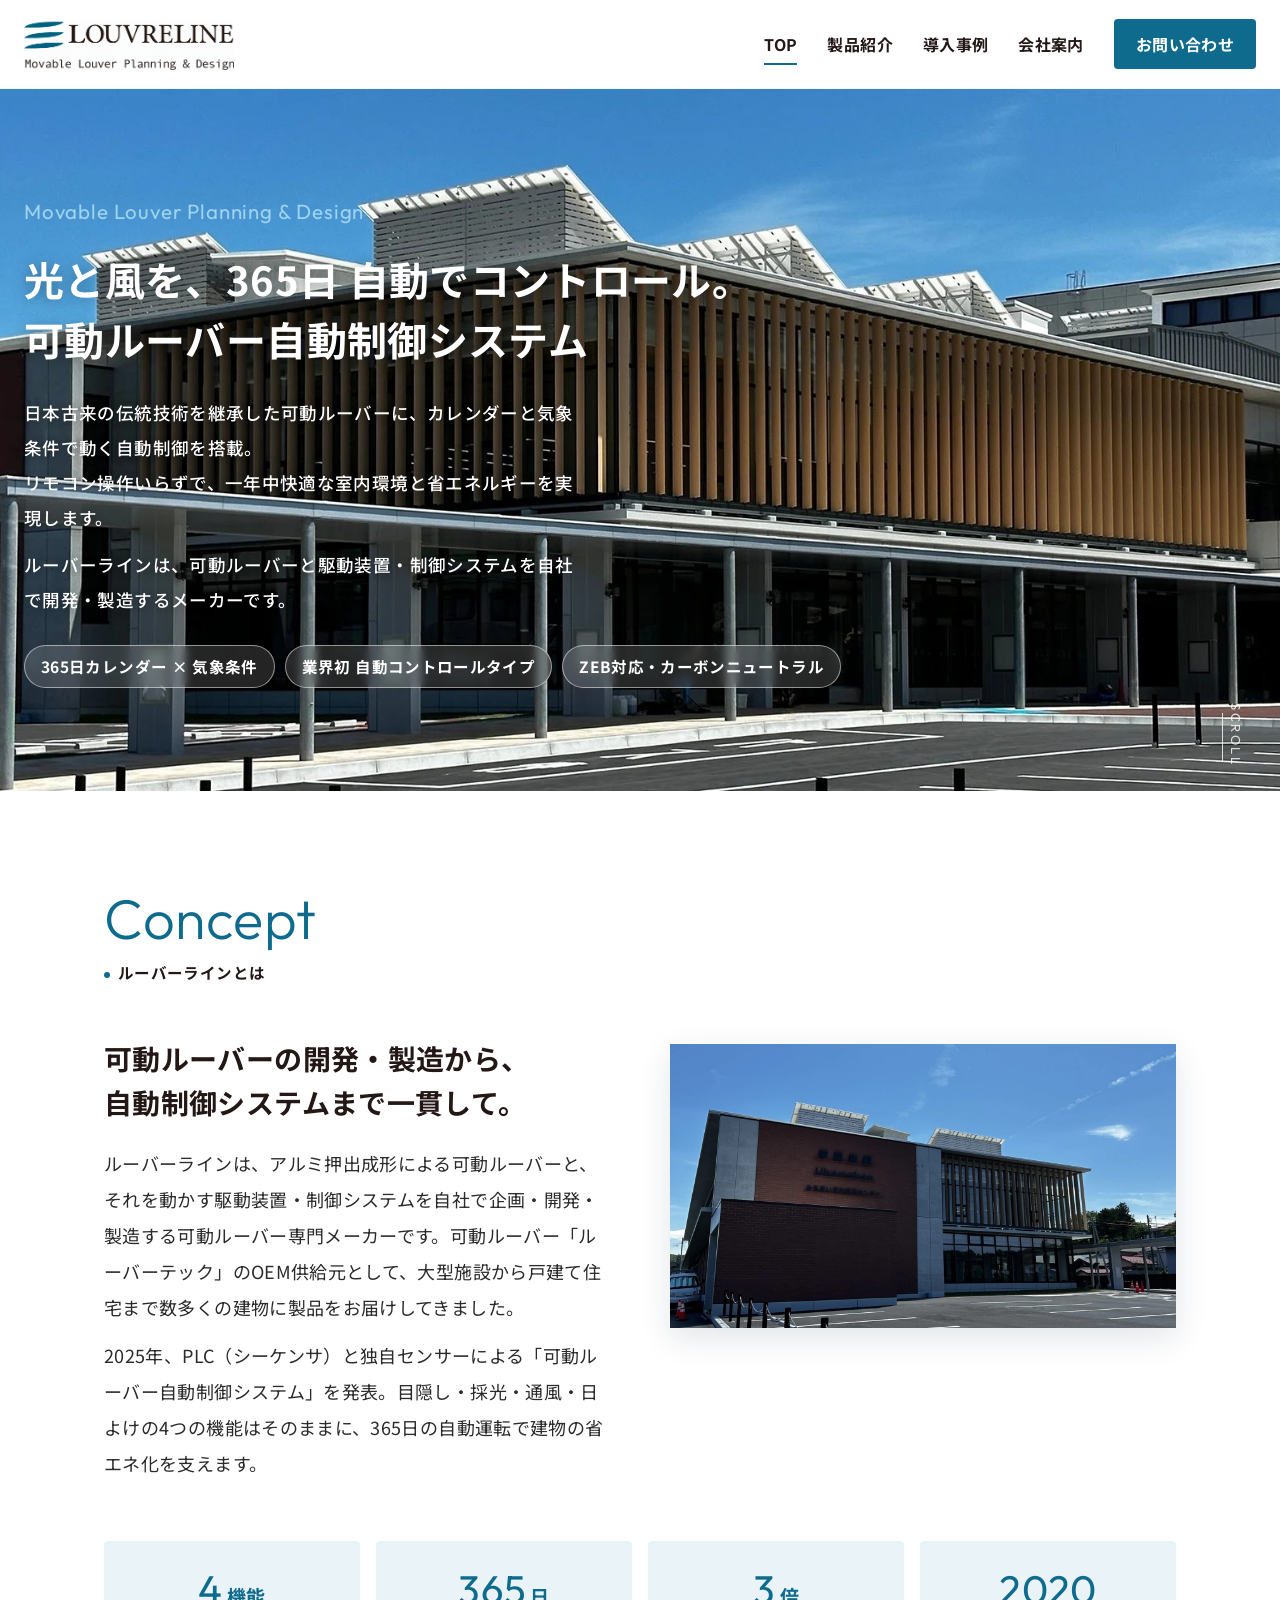
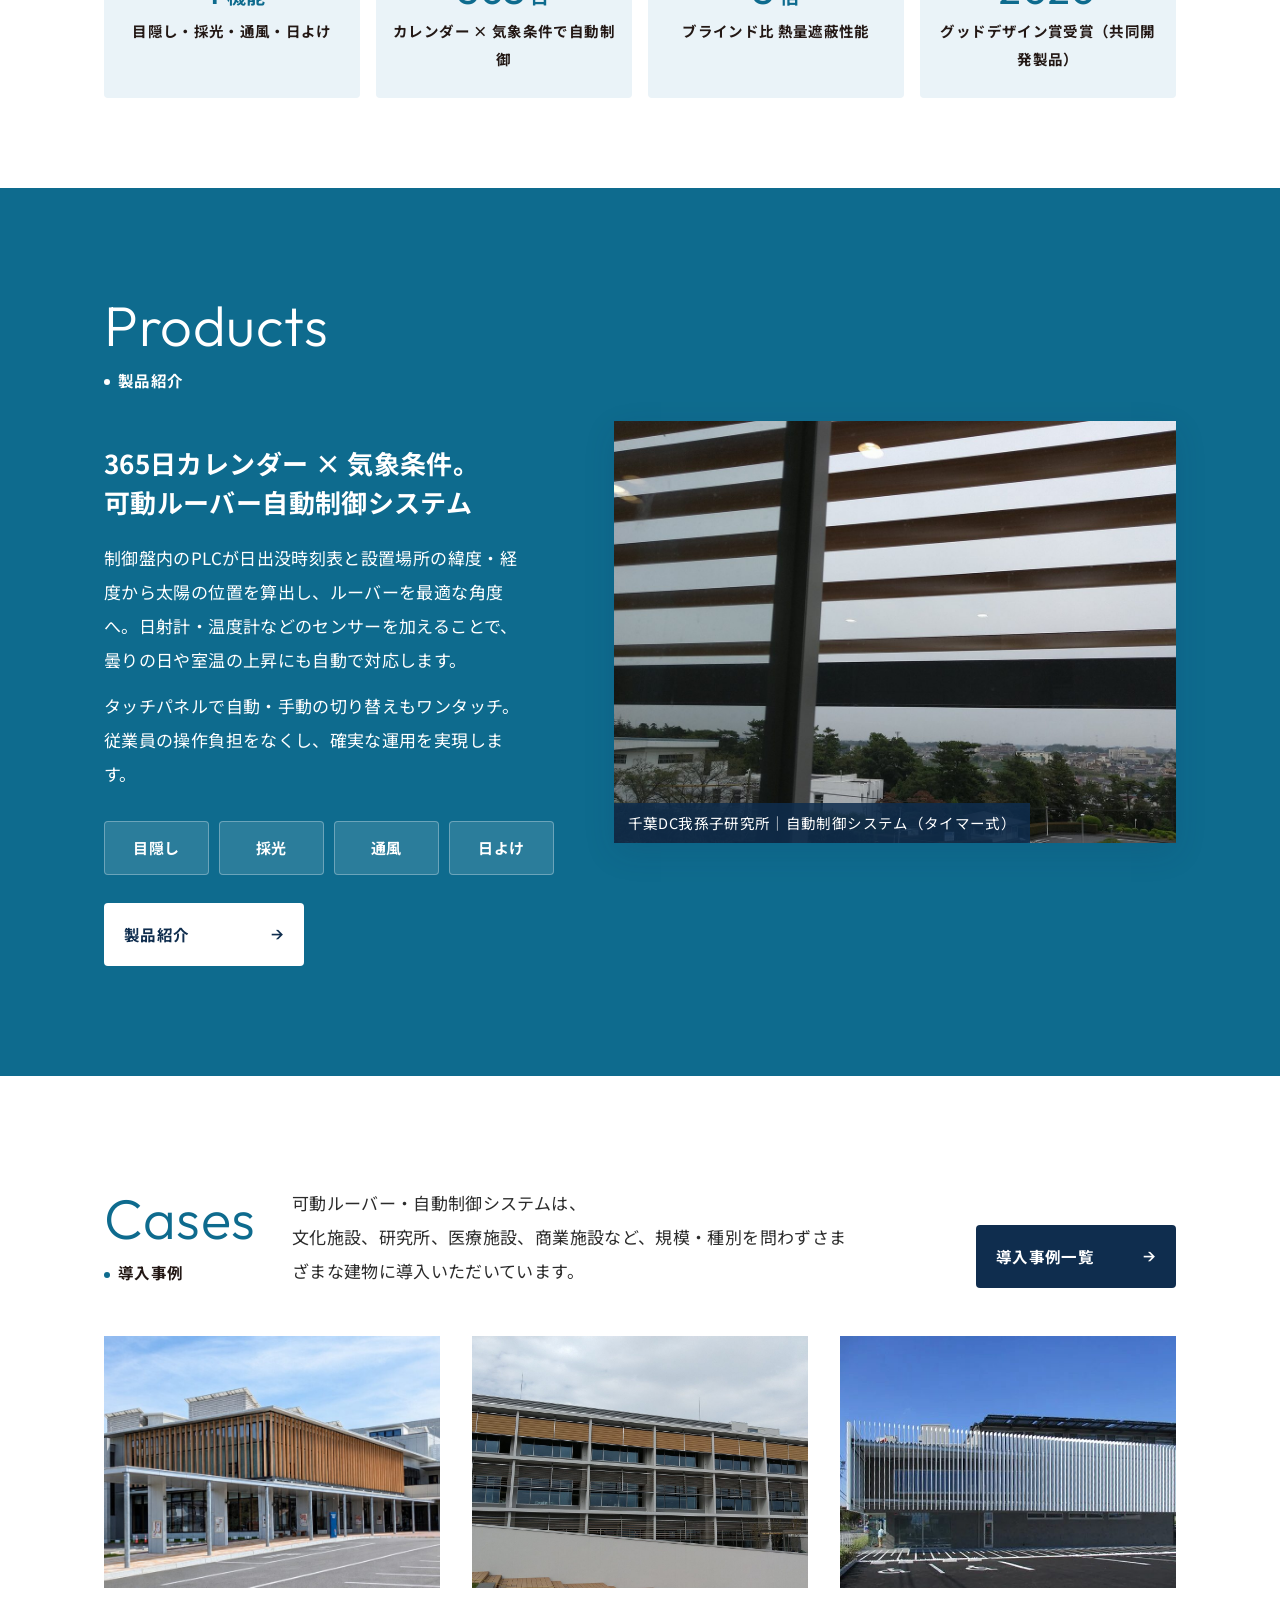
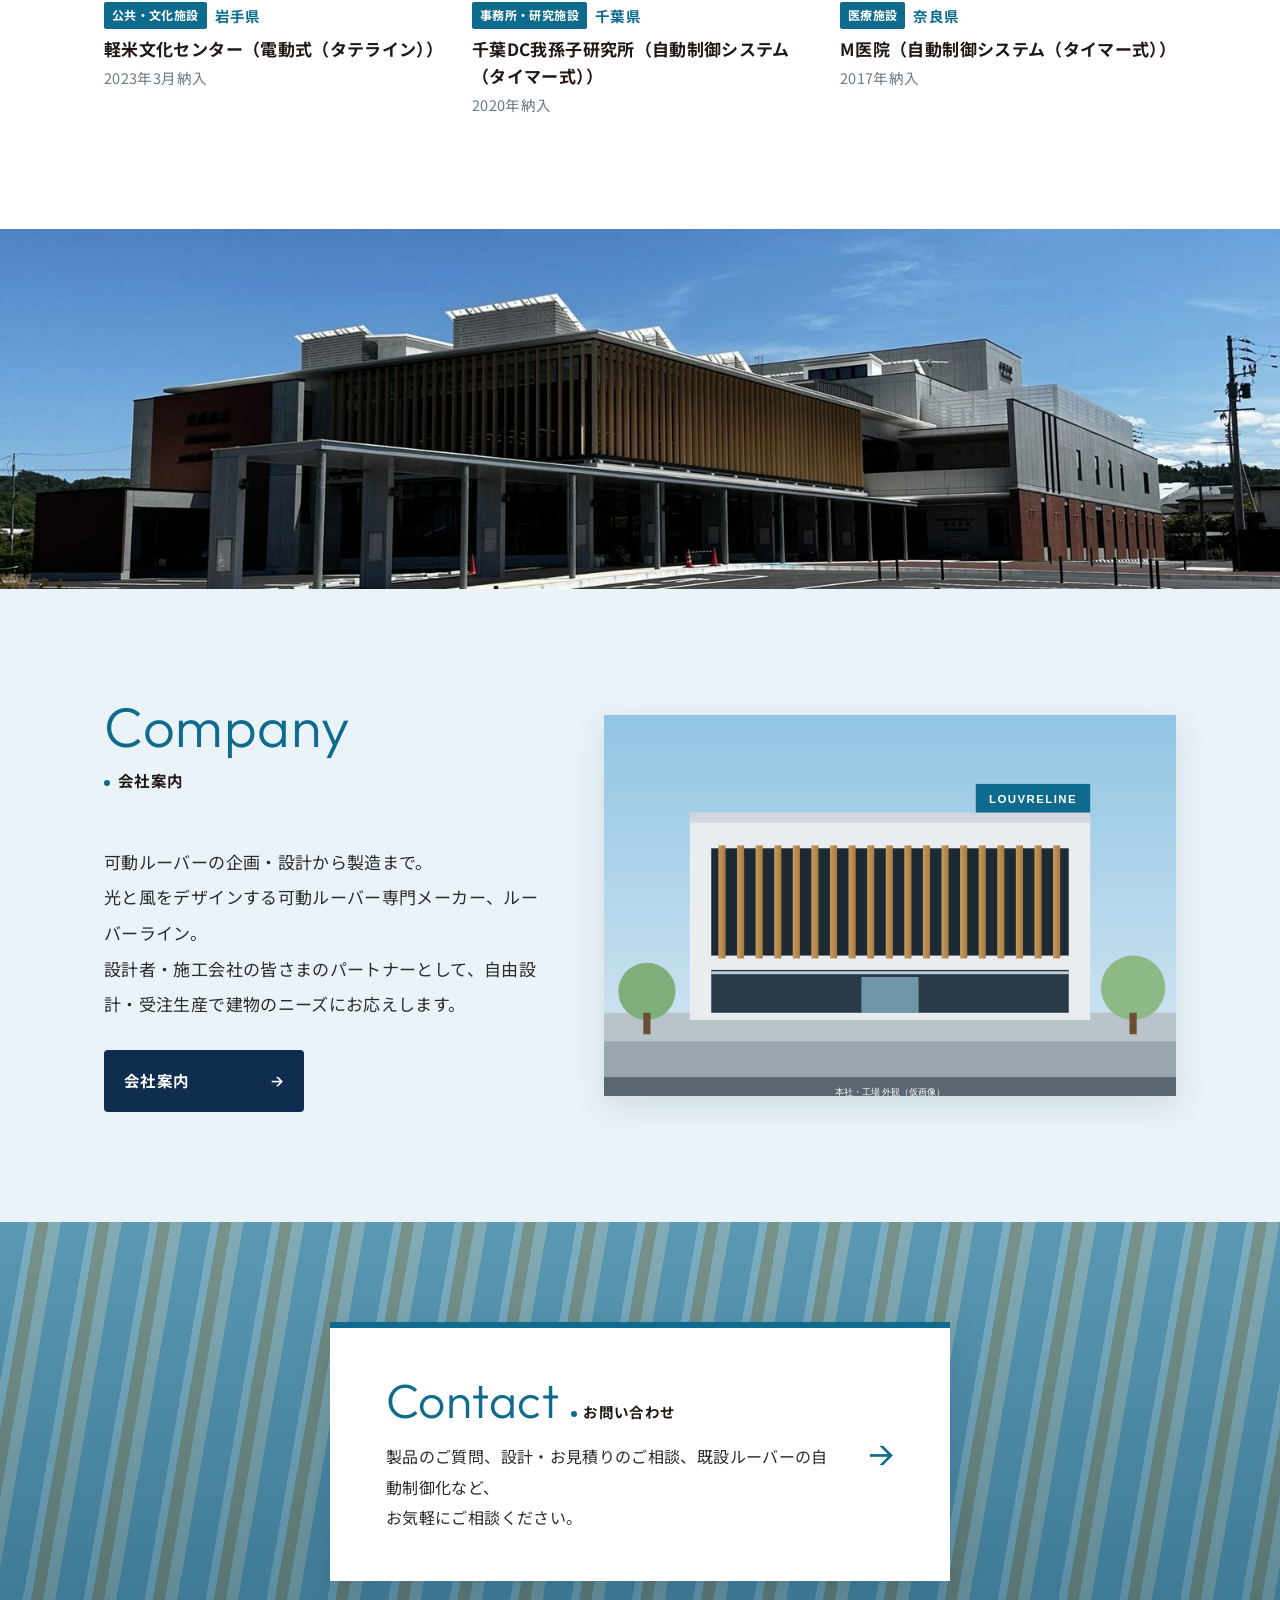
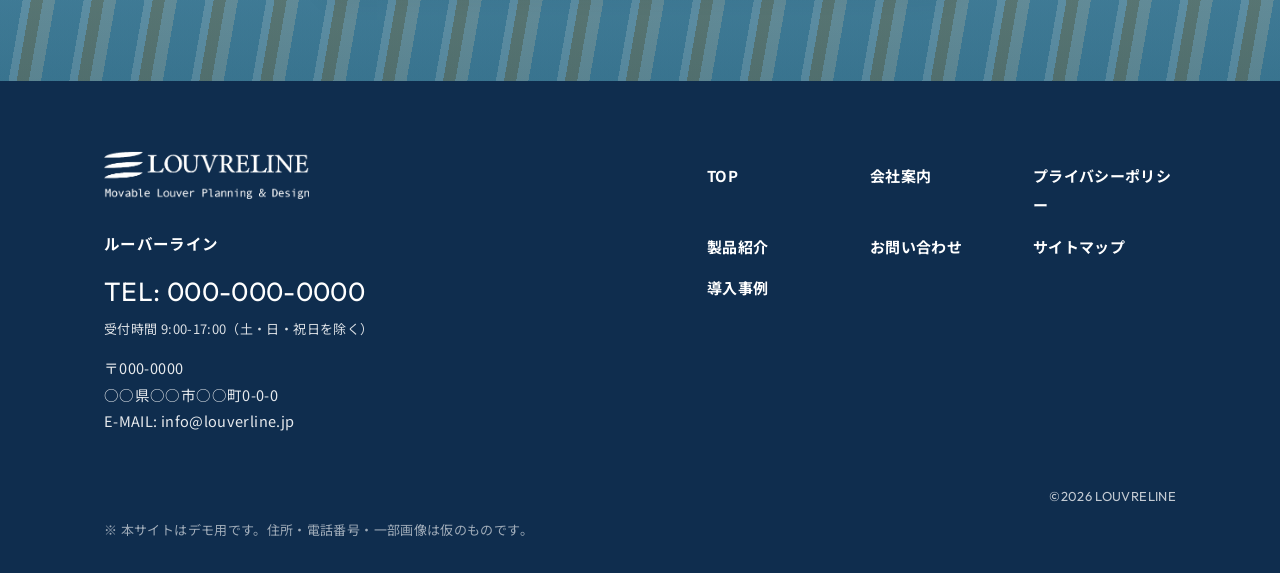
==== commit 7e796e80: "ヘッダーロゴ1.5倍・フッター白ロゴ・文字サイズ1.2倍 - ヘッダーのロゴを1.5倍に拡大（PC・スマホ） - フッター用に白・背景透過のロゴを作成して差し替え - 本文・小見出しの文字サイズを1." ====
--- a/index.html
+++ b/index.html
@@ -140,7 +140,7 @@
   <div class="container">
     <div class="grid">
       <div>
-        <a class="logo" href="index.html"><img src="assets/img/logo.png" alt="LOUVRELINE"></a>
+        <a class="logo" href="index.html"><img src="assets/img/logo-white.png" alt="LOUVRELINE"></a>
         <div class="corp">ルーバーライン</div>
         <div class="tel">TEL: 000-000-0000</div>
         <div class="hours">受付時間 9:00-17:00（土・日・祝日を除く）</div>
--- a/assets/css/style.css
+++ b/assets/css/style.css
@@ -22,7 +22,7 @@
 }
 *{box-sizing:border-box;margin:0;padding:0}
 html{scroll-behavior:smooth;-webkit-text-size-adjust:100%}
-body{font-family:var(--font-jp);color:var(--text);background:#fff;line-height:1.9;font-size:15px;letter-spacing:.02em}
+body{font-family:var(--font-jp);color:var(--text);background:#fff;line-height:1.9;font-size:18px;letter-spacing:.02em}
 img{max-width:100%;height:auto;display:block}
 a{color:inherit;text-decoration:none}
 ul{list-style:none}
@@ -31,10 +31,10 @@
 
 /* ---------- header ---------- */
 .site-header{position:sticky;top:0;z-index:100;background:rgba(255,255,255,.96);backdrop-filter:blur(8px);border-bottom:1px solid rgba(0,0,0,.04)}
-.site-header .inner{display:flex;align-items:center;justify-content:space-between;height:72px;max-width:1280px;margin:0 auto;padding:0 24px}
-.brand img{height:34px;width:auto}
+.site-header .inner{display:flex;align-items:center;justify-content:space-between;height:88px;max-width:1280px;margin:0 auto;padding:0 24px}
+.brand img{height:51px;width:auto}
 .gnav{display:flex;align-items:center;gap:30px}
-.gnav a{font-size:13.5px;font-weight:700;color:var(--ink);position:relative;padding:6px 0}
+.gnav a{font-size:16px;font-weight:700;color:var(--ink);position:relative;padding:6px 0}
 .gnav a::after{content:"";position:absolute;left:0;bottom:0;width:0;height:2px;background:var(--teal);transition:width .25s}
 .gnav a:hover::after,.gnav a.is-active::after{width:100%}
 .gnav .btn-contact{background:var(--teal);color:#fff;padding:10px 22px;border-radius:var(--radius);font-weight:700}
@@ -48,8 +48,8 @@
 body.nav-open .nav-toggle span:nth-child(3){transform:translateY(-7px) rotate(-45deg)}
 
 /* ---------- buttons ---------- */
-.btn{display:inline-flex;align-items:center;justify-content:space-between;gap:28px;min-width:200px;padding:13px 20px;background:var(--navy);color:#fff;font-size:13px;font-weight:700;border-radius:var(--radius);transition:.25s;border:0;cursor:pointer}
-.btn::after{content:"→";font-family:var(--font-en);font-weight:400;font-size:16px}
+.btn{display:inline-flex;align-items:center;justify-content:space-between;gap:28px;min-width:200px;padding:13px 20px;background:var(--navy);color:#fff;font-size:15.5px;font-weight:700;border-radius:var(--radius);transition:.25s;border:0;cursor:pointer}
+.btn::after{content:"→";font-family:var(--font-en);font-weight:400;font-size:19px}
 .btn:hover{background:var(--teal);transform:translateX(2px)}
 .btn.btn-white{background:#fff;color:var(--navy)}
 .btn.btn-white:hover{background:var(--light)}
@@ -60,31 +60,31 @@
 .sec{padding:110px 0}
 .sec-head{margin-bottom:48px}
 .sec-head .en{font-size:56px;line-height:1;color:var(--teal);font-weight:300}
-.sec-head .ja{display:block;font-size:13px;font-weight:700;color:var(--ink);margin-top:10px}
+.sec-head .ja{display:block;font-size:15.5px;font-weight:700;color:var(--ink);margin-top:10px}
 .sec-head .ja::before{content:"";display:inline-block;width:6px;height:6px;border-radius:50%;background:var(--teal);margin-right:8px;vertical-align:middle}
 .sec-head.on-dark .en,.sec-head.on-dark .ja{color:#fff}
 .sec-head.on-dark .ja::before{background:#fff}
 .sec-head.inline{display:flex;align-items:flex-end;gap:36px;flex-wrap:wrap}
-.sec-head.inline .lead{max-width:560px;font-size:14px}
+.sec-head.inline .lead{max-width:560px;font-size:17px}
 .sec-head .row{display:flex;justify-content:space-between;align-items:flex-end;flex-wrap:wrap;gap:20px}
 h2.ttl{font-size:28px;line-height:1.6;font-weight:700;color:var(--ink);margin-bottom:20px}
-h3.sub{font-size:20px;font-weight:700;color:var(--ink);margin-bottom:14px}
-.lead{font-size:15px;line-height:2}
-.label-teal{color:var(--teal);font-weight:700;font-size:14px;margin-bottom:10px;display:block}
-.note{font-size:12px;color:var(--muted)}
+h3.sub{font-size:24px;font-weight:700;color:var(--ink);margin-bottom:14px}
+.lead{font-size:18px;line-height:2}
+.label-teal{color:var(--teal);font-weight:700;font-size:17px;margin-bottom:10px;display:block}
+.note{font-size:14.5px;color:var(--muted)}
 
 /* ---------- hero ---------- */
 .hero{position:relative;height:min(78vh,720px);min-height:520px;overflow:hidden;color:#fff;display:flex;align-items:center}
 .hero img.bg{position:absolute;inset:0;width:100%;height:100%;object-fit:cover;object-position:center 40%}
 .hero::before{content:"";position:absolute;inset:0;background:linear-gradient(90deg,rgba(10,30,50,.72) 0%,rgba(10,30,50,.42) 55%,rgba(10,30,50,.15) 100%)}
 .hero .inner{position:relative;max-width:1280px;margin:0 auto;padding:0 24px;width:100%}
-.hero .tag{color:#9fd3ef;font-family:var(--font-en);font-weight:400;font-size:17px;margin-bottom:18px;letter-spacing:.04em}
+.hero .tag{color:#9fd3ef;font-family:var(--font-en);font-weight:400;font-size:20.5px;margin-bottom:18px;letter-spacing:.04em}
 .hero h1{font-size:40px;line-height:1.5;font-weight:700;text-shadow:0 2px 16px rgba(0,0,0,.35);margin-bottom:26px}
-.hero p{font-size:14.5px;line-height:2;font-weight:500;text-shadow:0 1px 8px rgba(0,0,0,.4);max-width:560px}
+.hero p{font-size:17.5px;line-height:2;font-weight:500;text-shadow:0 1px 8px rgba(0,0,0,.4);max-width:560px}
 .hero p+p{margin-top:12px}
 .hero .badges{display:flex;gap:10px;margin-top:28px;flex-wrap:wrap}
-.hero .badges span{background:rgba(255,255,255,.14);border:1px solid rgba(255,255,255,.5);padding:6px 16px;border-radius:30px;font-size:13px;font-weight:700;backdrop-filter:blur(4px)}
-.hero .scroll{position:absolute;right:32px;bottom:24px;font-family:var(--font-en);font-size:11px;letter-spacing:.2em;writing-mode:vertical-rl;color:#fff;opacity:.8}
+.hero .badges span{background:rgba(255,255,255,.14);border:1px solid rgba(255,255,255,.5);padding:6px 16px;border-radius:30px;font-size:15.5px;font-weight:700;backdrop-filter:blur(4px)}
+.hero .scroll{position:absolute;right:32px;bottom:24px;font-family:var(--font-en);font-size:13px;letter-spacing:.2em;writing-mode:vertical-rl;color:#fff;opacity:.8}
 .hero .scroll::after{content:"";display:block;width:1px;height:48px;background:#fff;margin:10px auto 0;animation:scrollLine 1.8s infinite}
 @keyframes scrollLine{0%{transform:scaleY(0);transform-origin:top}50%{transform:scaleY(1);transform-origin:top}51%{transform-origin:bottom}100%{transform:scaleY(0);transform-origin:bottom}}
 
@@ -94,13 +94,13 @@
 .page-hero::before{content:"";position:absolute;inset:0;background:linear-gradient(90deg,rgba(10,30,50,.6),rgba(10,30,50,.1))}
 .page-hero .inner{position:relative;max-width:1280px;margin:0 auto;padding:0 24px;width:100%}
 .page-hero .en{font-size:60px;line-height:1}
-.page-hero .ja{display:block;font-size:13px;font-weight:700;margin-top:8px}
+.page-hero .ja{display:block;font-size:15.5px;font-weight:700;margin-top:8px}
 .page-hero .ja::before{content:"";display:inline-block;width:6px;height:6px;border-radius:50%;background:#fff;margin-right:8px;vertical-align:middle}
 .page-hero.plain{height:auto;padding:70px 0 40px;background:#fff;color:var(--teal)}
 .page-hero.plain::before{display:none}
 .page-hero.plain .ja{color:var(--ink)}
 .page-hero.plain .ja::before{background:var(--teal)}
-.breadcrumb{font-size:11px;color:var(--muted);text-align:right;padding:14px 0}
+.breadcrumb{font-size:13px;color:var(--muted);text-align:right;padding:14px 0}
 .breadcrumb a{text-decoration:underline}
 .breadcrumb span::before{content:"›";margin:0 8px}
 
@@ -110,21 +110,21 @@
 .concept .stats{display:grid;grid-template-columns:repeat(4,1fr);gap:16px;margin-top:60px}
 .stat{background:var(--light);padding:26px 16px;text-align:center;border-radius:var(--radius)}
 .stat .num{font-family:var(--font-en);font-size:40px;font-weight:400;color:var(--teal);line-height:1.1}
-.stat .num small{font-size:16px;margin-left:4px;font-family:var(--font-jp);font-weight:700}
-.stat .lbl{font-size:12px;font-weight:700;color:var(--ink);margin-top:6px}
+.stat .num small{font-size:19px;margin-left:4px;font-family:var(--font-jp);font-weight:700}
+.stat .lbl{font-size:14.5px;font-weight:700;color:var(--ink);margin-top:6px}
 
 /* ---------- top: products band ---------- */
 .band-teal{background:var(--teal);color:#fff;padding:110px 0}
 .band-teal .grid{display:grid;grid-template-columns:1fr 1.25fr;gap:60px;align-items:center}
 .band-teal h3{font-size:26px;line-height:1.5;margin:18px 0 20px;font-weight:700}
-.band-teal p{font-size:14px;line-height:2;max-width:420px}
+.band-teal p{font-size:17px;line-height:2;max-width:420px}
 .band-teal p+p{margin-top:12px}
 .band-teal .btn{margin-top:28px}
 .band-teal .visual{position:relative}
 .band-teal .visual img{width:100%;aspect-ratio:4/3;object-fit:cover;box-shadow:var(--shadow)}
-.band-teal .visual .cap{position:absolute;left:0;bottom:0;background:rgba(15,45,78,.85);font-size:12px;padding:6px 14px}
+.band-teal .visual .cap{position:absolute;left:0;bottom:0;background:rgba(15,45,78,.85);font-size:14.5px;padding:6px 14px}
 .feature-list{display:grid;grid-template-columns:repeat(4,1fr);gap:10px;margin-top:30px}
-.feature-list li{background:rgba(255,255,255,.12);border:1px solid rgba(255,255,255,.3);padding:12px 8px;text-align:center;font-size:12.5px;font-weight:700;border-radius:var(--radius)}
+.feature-list li{background:rgba(255,255,255,.12);border:1px solid rgba(255,255,255,.3);padding:12px 8px;text-align:center;font-size:15px;font-weight:700;border-radius:var(--radius)}
 
 /* ---------- cards: cases ---------- */
 .case-grid{display:grid;grid-template-columns:repeat(3,1fr);gap:32px}
@@ -133,10 +133,10 @@
 .case-card .thumb{overflow:hidden;aspect-ratio:4/3;background:#dfe7ec}
 .case-card .thumb img{width:100%;height:100%;object-fit:cover;transition:transform .6s}
 .case-card:hover .thumb img{transform:scale(1.05)}
-.case-card .meta{display:flex;align-items:center;gap:8px;margin-top:14px;font-size:12px;color:var(--teal);font-weight:700}
-.case-card .meta .cat{background:var(--teal);color:#fff;font-size:10px;padding:2px 8px;border-radius:2px}
-.case-card .name{font-size:14px;font-weight:700;color:var(--ink);margin-top:6px;line-height:1.6}
-.case-card .spec{font-size:12px;color:var(--muted);margin-top:2px}
+.case-card .meta{display:flex;align-items:center;gap:8px;margin-top:14px;font-size:14.5px;color:var(--teal);font-weight:700}
+.case-card .meta .cat{background:var(--teal);color:#fff;font-size:12px;padding:2px 8px;border-radius:2px}
+.case-card .name{font-size:17px;font-weight:700;color:var(--ink);margin-top:6px;line-height:1.6}
+.case-card .spec{font-size:14.5px;color:var(--muted);margin-top:2px}
 
 /* ---------- strip image ---------- */
 .strip{height:360px;overflow:hidden}
@@ -145,7 +145,7 @@
 /* ---------- top: company ---------- */
 .band-light{background:var(--light);padding:110px 0}
 .band-light .grid{display:grid;grid-template-columns:1fr 1.3fr;gap:60px;align-items:center}
-.band-light p{font-size:14px;line-height:2.1}
+.band-light p{font-size:17px;line-height:2.1}
 .band-light .btn{margin-top:28px}
 .band-light .visual img{width:100%;aspect-ratio:3/2;object-fit:cover;box-shadow:var(--shadow)}
 
@@ -157,25 +157,25 @@
 .cta .card{position:relative;max-width:620px;margin:0 auto;background:#fff;padding:48px 56px;border-top:6px solid var(--teal);display:flex;align-items:center;justify-content:space-between;gap:30px;box-shadow:var(--shadow);transition:.3s}
 .cta .card:hover{transform:translateY(-3px)}
 .cta .card .en{font-size:48px;color:var(--teal);line-height:1}
-.cta .card .ja{font-size:12px;font-weight:700;color:var(--ink);margin-left:12px}
+.cta .card .ja{font-size:14.5px;font-weight:700;color:var(--ink);margin-left:12px}
 .cta .card .ja::before{content:"";display:inline-block;width:6px;height:6px;border-radius:50%;background:var(--teal);margin-right:6px;vertical-align:middle}
-.cta .card p{font-size:13.5px;margin-top:14px;line-height:1.9}
+.cta .card p{font-size:16px;margin-top:14px;line-height:1.9}
 .cta .card .arrow{font-family:var(--font-en);font-size:40px;color:var(--teal);font-weight:300}
 
 /* ---------- footer ---------- */
-.site-footer{background:var(--navy);color:#fff;padding:70px 0 30px;font-size:13px}
+.site-footer{background:var(--navy);color:#fff;padding:70px 0 30px;font-size:15.5px}
 .site-footer .grid{display:grid;grid-template-columns:1.2fr 1fr;gap:40px}
-.site-footer .logo{background:#fff;display:inline-block;padding:10px 16px;border-radius:3px}
-.site-footer .logo img{height:30px}
-.site-footer .corp{margin-top:22px;font-weight:700;font-size:13px}
-.site-footer .tel{font-size:22px;font-family:var(--font-en);font-weight:400;margin-top:8px}
-.site-footer .hours{font-size:11px;opacity:.85}
-.site-footer address{font-style:normal;margin-top:14px;font-size:12px;line-height:1.8;opacity:.9}
+.site-footer .logo{display:inline-block}
+.site-footer .logo img{height:48px;width:auto}
+.site-footer .corp{margin-top:22px;font-weight:700;font-size:15.5px}
+.site-footer .tel{font-size:26.5px;font-family:var(--font-en);font-weight:400;margin-top:8px}
+.site-footer .hours{font-size:13px;opacity:.85}
+.site-footer address{font-style:normal;margin-top:14px;font-size:14.5px;line-height:1.8;opacity:.9}
 .site-footer .links{display:grid;grid-template-columns:repeat(3,1fr);gap:12px 20px;align-content:start;padding-top:10px}
-.site-footer .links a{font-weight:700;font-size:12.5px}
+.site-footer .links a{font-weight:700;font-size:15px}
 .site-footer .links a:hover{text-decoration:underline}
-.site-footer .copy{margin-top:50px;text-align:right;font-size:11px;opacity:.75;font-family:var(--font-en)}
-.site-footer .demo-note{margin-top:10px;font-size:11px;opacity:.6}
+.site-footer .copy{margin-top:50px;text-align:right;font-size:13px;opacity:.75;font-family:var(--font-en)}
+.site-footer .demo-note{margin-top:10px;font-size:13px;opacity:.6}
 
 /* ---------- product page ---------- */
 .two-col{display:grid;grid-template-columns:1fr 1fr;gap:56px;align-items:center}
@@ -189,11 +189,11 @@
 .kv-product{position:relative;border-radius:var(--radius);overflow:hidden;box-shadow:var(--shadow)}
 .kv-product img{width:100%;aspect-ratio:16/8;object-fit:cover}
 .kv-product .ov{position:absolute;left:0;right:0;bottom:0;background:linear-gradient(0deg,rgba(10,30,50,.8),rgba(10,30,50,0));color:#fff;padding:60px 36px 30px}
-.kv-product .ov strong{font-size:22px;display:block}
-.kv-product .ov span{font-size:13px}
+.kv-product .ov strong{font-size:26.5px;display:block}
+.kv-product .ov span{font-size:15.5px}
 
 .pill-row{display:flex;gap:12px;flex-wrap:wrap;margin:26px 0}
-.pill{display:inline-block;background:var(--teal);color:#fff;font-weight:700;padding:8px 26px;border-radius:30px;font-size:15px}
+.pill{display:inline-block;background:var(--teal);color:#fff;font-weight:700;padding:8px 26px;border-radius:30px;font-size:18px}
 .pill.outline{background:#fff;color:var(--teal);border:2px solid var(--teal)}
 .x-mark{font-family:var(--font-en);font-size:28px;color:var(--teal);align-self:center}
 
@@ -201,12 +201,12 @@
 .adv-item{display:grid;grid-template-columns:1fr 1fr;gap:48px;align-items:start;padding:50px 0;border-bottom:1px solid var(--line)}
 .adv-item:last-child{border-bottom:0}
 .adv-item .num{font-family:var(--font-en);font-size:30px;color:var(--teal);font-weight:300;line-height:1;margin-bottom:8px}
-.adv-item h3{font-size:22px;line-height:1.6;font-weight:700;color:var(--ink);margin-bottom:16px}
-.adv-item p{font-size:14px;line-height:2}
+.adv-item h3{font-size:26.5px;line-height:1.6;font-weight:700;color:var(--ink);margin-bottom:16px}
+.adv-item p{font-size:17px;line-height:2}
 .adv-item img{width:100%;border-radius:var(--radius);box-shadow:var(--shadow)}
-.adv-item .cap{font-size:12px;color:var(--muted);margin-top:8px}
+.adv-item .cap{font-size:14.5px;color:var(--muted);margin-top:8px}
 .icon-tags{display:flex;gap:10px;flex-wrap:wrap;margin-top:22px}
-.icon-tags li{background:var(--light);color:var(--navy);font-size:12px;font-weight:700;padding:10px 14px;border-radius:var(--radius);display:flex;align-items:center;gap:8px}
+.icon-tags li{background:var(--light);color:var(--navy);font-size:14.5px;font-weight:700;padding:10px 14px;border-radius:var(--radius);display:flex;align-items:center;gap:8px}
 .icon-tags li svg{width:18px;height:18px;flex:none}
 
 .fn-grid{display:grid;grid-template-columns:repeat(3,1fr);gap:28px}
@@ -214,50 +214,51 @@
 .fn:hover{box-shadow:var(--shadow);transform:translateY(-3px)}
 .fn .ic{width:52px;height:52px;border-radius:50%;background:var(--light);display:flex;align-items:center;justify-content:center;color:var(--teal);margin-bottom:16px}
 .fn .ic svg{width:26px;height:26px}
-.fn h4{font-size:16px;color:var(--ink);margin-bottom:8px}
-.fn p{font-size:13px;line-height:1.9}
-
-.logic-table{width:100%;border-collapse:collapse;font-size:14px;background:#fff;box-shadow:var(--shadow)}
+.fn h4{font-size:19px;color:var(--ink);margin-bottom:8px}
+.fn p{font-size:15.5px;line-height:1.9}
+
+.logic-table{width:100%;border-collapse:collapse;font-size:17px;background:#fff;box-shadow:var(--shadow)}
 .logic-table th,.logic-table td{padding:14px 16px;border:1px solid var(--line);text-align:center}
 .logic-table thead th{background:var(--navy);color:#fff;font-weight:700;white-space:nowrap}
 .logic-table tbody th{background:var(--light);text-align:left;font-weight:700;color:var(--ink);width:26%}
-.logic-table tbody th small{display:block;font-weight:400;color:var(--muted);font-size:11px}
+.logic-table tbody th small{display:block;font-weight:400;color:var(--muted);font-size:13px}
 .logic-table .arrow{color:var(--teal);font-family:var(--font-en)}
-.logic-table .res{font-weight:700;color:var(--teal);font-size:16px}
+.logic-table td{white-space:nowrap}
+.logic-table .res{font-weight:700;color:var(--teal);font-size:19px}
 .logic-table .res.close{color:#c9521d}
 
-.spec-table{width:100%;border-collapse:collapse;font-size:14px}
+.spec-table{width:100%;border-collapse:collapse;font-size:17px}
 .spec-table th,.spec-table td{padding:14px 18px;border-bottom:1px solid var(--line);text-align:left;vertical-align:top}
 .spec-table th{width:30%;background:var(--light2);font-weight:700;color:var(--ink)}
 
 .step-flow{display:grid;grid-template-columns:repeat(4,1fr);gap:16px;counter-reset:step}
 .step{background:#fff;border:1px solid var(--line);padding:26px 20px;border-radius:var(--radius);position:relative}
 .step::before{counter-increment:step;content:"0" counter(step);font-family:var(--font-en);color:var(--teal);font-size:26px;font-weight:300;line-height:1;display:block;margin-bottom:10px}
-.step h4{font-size:15px;color:var(--ink);margin-bottom:6px}
-.step p{font-size:12.5px;line-height:1.8}
+.step h4{font-size:18px;color:var(--ink);margin-bottom:6px}
+.step p{font-size:15px;line-height:1.8}
 
 .option-list{display:grid;grid-template-columns:repeat(4,1fr);gap:12px}
-.option-list li{background:#fff;border:1px solid var(--line);padding:14px;text-align:center;font-size:13px;font-weight:700;color:var(--navy);border-radius:var(--radius)}
+.option-list li{background:#fff;border:1px solid var(--line);padding:14px;text-align:center;font-size:15.5px;font-weight:700;color:var(--navy);border-radius:var(--radius)}
 .merit{display:grid;grid-template-columns:repeat(3,1fr);gap:20px}
 .merit li{background:var(--light);padding:24px;border-radius:var(--radius)}
-.merit li strong{display:block;color:var(--teal);font-size:15px;margin-bottom:6px}
-.merit li span{font-size:13px}
+.merit li strong{display:block;color:var(--teal);font-size:18px;margin-bottom:6px}
+.merit li span{font-size:15.5px}
 
 .target-grid{display:grid;grid-template-columns:repeat(6,1fr);gap:14px}
-.target{text-align:center;font-size:12px;font-weight:700;color:var(--ink)}
+.target{text-align:center;font-size:14.5px;font-weight:700;color:var(--ink)}
 .target .ic{width:72px;height:72px;border-radius:50%;background:var(--teal);color:#fff;margin:0 auto 8px;display:flex;align-items:center;justify-content:center}
 .target .ic svg{width:34px;height:34px}
 
-.callout{background:#fff;border-left:4px solid var(--teal);padding:18px 22px;font-size:13px;line-height:1.9;border-radius:0 var(--radius) var(--radius) 0;box-shadow:var(--shadow)}
+.callout{background:#fff;border-left:4px solid var(--teal);padding:18px 22px;font-size:15.5px;line-height:1.9;border-radius:0 var(--radius) var(--radius) 0;box-shadow:var(--shadow)}
 .callout strong{color:var(--teal)}
 
 .panel-gallery{display:grid;grid-template-columns:1fr 1fr;gap:30px}
 .panel-gallery figure img{width:100%;border-radius:10px;box-shadow:var(--shadow)}
-.panel-gallery figcaption{font-size:13px;margin-top:12px;line-height:1.8}
+.panel-gallery figcaption{font-size:15.5px;margin-top:12px;line-height:1.8}
 .panel-gallery figcaption strong{display:block;color:var(--ink)}
 
 /* ---------- cases page ---------- */
-.filter{display:flex;justify-content:center;gap:28px;margin-bottom:50px;font-size:13px;font-weight:700}
+.filter{display:flex;justify-content:center;gap:28px;margin-bottom:50px;font-size:15.5px;font-weight:700}
 .filter button{background:none;border:0;cursor:pointer;font:inherit;color:var(--ink);padding:8px 2px;border-bottom:2px solid transparent}
 .filter button.is-active{color:var(--teal);border-color:var(--teal)}
 .case-detail .gallery{display:grid;grid-template-columns:2fr 1fr;gap:16px}
@@ -269,9 +270,9 @@
 .case-detail .info{display:grid;grid-template-columns:1fr 1fr;gap:56px;margin-top:56px;align-items:start}
 .case-detail h1{font-size:30px;line-height:1.5;color:var(--ink);margin-bottom:12px}
 .case-detail .tagline{color:var(--teal);font-weight:700;margin-bottom:20px}
-.case-detail .body p{font-size:14px;line-height:2}
+.case-detail .body p{font-size:17px;line-height:2}
 .case-detail .body p+p{margin-top:12px}
-.pager{display:flex;justify-content:space-between;margin-top:70px;padding-top:30px;border-top:1px solid var(--line);font-size:13px;font-weight:700}
+.pager{display:flex;justify-content:space-between;margin-top:70px;padding-top:30px;border-top:1px solid var(--line);font-size:15.5px;font-weight:700}
 .pager a{color:var(--teal)}
 .lightbox{position:fixed;inset:0;background:rgba(5,20,35,.9);display:none;align-items:center;justify-content:center;z-index:200;padding:30px;cursor:zoom-out}
 .lightbox.is-open{display:flex}
@@ -280,46 +281,46 @@
 /* ---------- company ---------- */
 .message{display:grid;grid-template-columns:1.2fr 1fr;gap:56px;align-items:center}
 .message h2{font-size:30px;line-height:1.6;color:var(--ink);margin-bottom:18px}
-.message p{font-size:14px;line-height:2.1}
+.message p{font-size:17px;line-height:2.1}
 .message p+p{margin-top:12px}
 .message img{width:100%;box-shadow:var(--shadow)}
 .oem{background:var(--light);padding:40px;border-radius:var(--radius);display:grid;grid-template-columns:auto 1fr;gap:36px;align-items:center}
-.oem .flow{display:flex;align-items:center;gap:14px;font-weight:700;font-size:13px;color:var(--navy)}
+.oem .flow{display:flex;align-items:center;gap:14px;font-weight:700;font-size:15.5px;color:var(--navy)}
 .oem .flow .box{background:#fff;border:2px solid var(--teal);padding:14px 20px;border-radius:var(--radius);text-align:center;min-width:140px}
-.oem .flow .box small{display:block;font-weight:400;font-size:11px;color:var(--muted)}
-.oem .flow .arr{font-family:var(--font-en);color:var(--teal);font-size:22px}
-.oem p{font-size:13.5px;line-height:1.9}
+.oem .flow .box small{display:block;font-weight:400;font-size:13px;color:var(--muted)}
+.oem .flow .arr{font-family:var(--font-en);color:var(--teal);font-size:26.5px}
+.oem p{font-size:16px;line-height:1.9}
 .biz-grid{display:grid;grid-template-columns:repeat(3,1fr);gap:24px}
 .biz{background:#fff;border:1px solid var(--line);padding:28px 24px;border-radius:var(--radius)}
 .biz .num{font-family:var(--font-en);color:var(--teal);font-size:24px;font-weight:300;line-height:1;margin-bottom:10px}
-.biz h4{font-size:16px;color:var(--ink);margin-bottom:8px}
-.biz p{font-size:13px;line-height:1.9}
+.biz h4{font-size:19px;color:var(--ink);margin-bottom:8px}
+.biz p{font-size:15.5px;line-height:1.9}
 .map-ph{width:100%;height:300px;background:
-  linear-gradient(0deg,transparent 95%,#cfdce5 95%),linear-gradient(90deg,transparent 95%,#cfdce5 95%);background-size:40px 40px;background-color:#e8f0f5;display:flex;align-items:center;justify-content:center;color:var(--muted);font-size:13px;border-radius:var(--radius);position:relative}
+  linear-gradient(0deg,transparent 95%,#cfdce5 95%),linear-gradient(90deg,transparent 95%,#cfdce5 95%);background-size:40px 40px;background-color:#e8f0f5;display:flex;align-items:center;justify-content:center;color:var(--muted);font-size:15.5px;border-radius:var(--radius);position:relative}
 .map-ph::before{content:"";width:18px;height:18px;border-radius:50% 50% 50% 0;background:var(--teal);transform:rotate(-45deg);position:absolute;top:calc(50% - 40px)}
 
 /* ---------- contact ---------- */
 .contact-grid{display:grid;grid-template-columns:1fr 1.5fr;gap:60px;align-items:start}
 .contact-side .box{background:var(--light);padding:28px;border-radius:var(--radius);margin-bottom:20px}
-.contact-side .box h4{font-size:14px;color:var(--teal);margin-bottom:8px}
+.contact-side .box h4{font-size:17px;color:var(--teal);margin-bottom:8px}
 .contact-side .box .tel{font-family:var(--font-en);font-size:30px;font-weight:400;color:var(--navy);line-height:1.2}
-.contact-side .box p{font-size:12.5px;line-height:1.8}
+.contact-side .box p{font-size:15px;line-height:1.8}
 .form{background:#fff;border:1px solid var(--line);padding:40px;border-radius:var(--radius)}
 .form .row{margin-bottom:22px}
-.form label{display:block;font-size:13px;font-weight:700;color:var(--ink);margin-bottom:8px}
-.form label .req{background:#c9521d;color:#fff;font-size:10px;padding:1px 7px;border-radius:2px;margin-left:8px;vertical-align:middle}
-.form label .opt{background:#9aa6ae;color:#fff;font-size:10px;padding:1px 7px;border-radius:2px;margin-left:8px;vertical-align:middle}
-.form input[type=text],.form input[type=email],.form input[type=tel],.form select,.form textarea{width:100%;border:1px solid #c9d4dc;border-radius:var(--radius);padding:12px 14px;font:inherit;font-size:14px;background:#fafcfd}
+.form label{display:block;font-size:15.5px;font-weight:700;color:var(--ink);margin-bottom:8px}
+.form label .req{background:#c9521d;color:#fff;font-size:12px;padding:1px 7px;border-radius:2px;margin-left:8px;vertical-align:middle}
+.form label .opt{background:#9aa6ae;color:#fff;font-size:12px;padding:1px 7px;border-radius:2px;margin-left:8px;vertical-align:middle}
+.form input[type=text],.form input[type=email],.form input[type=tel],.form select,.form textarea{width:100%;border:1px solid #c9d4dc;border-radius:var(--radius);padding:12px 14px;font:inherit;font-size:17px;background:#fafcfd}
 .form input:focus,.form select:focus,.form textarea:focus{outline:2px solid var(--teal-light);border-color:transparent;background:#fff}
 .form textarea{min-height:160px;resize:vertical}
-.form .checks{display:flex;flex-wrap:wrap;gap:10px 22px;font-size:13px}
+.form .checks{display:flex;flex-wrap:wrap;gap:10px 22px;font-size:15.5px}
 .form .checks label{display:flex;align-items:center;gap:6px;font-weight:400;margin:0}
-.form .agree{font-size:13px;display:flex;align-items:center;gap:8px;justify-content:center;margin:26px 0 18px}
+.form .agree{font-size:15.5px;display:flex;align-items:center;gap:8px;justify-content:center;margin:26px 0 18px}
 .form .submit{text-align:center}
 .form .submit .btn{min-width:260px;justify-content:center;gap:12px}
 .form-done{display:none;background:var(--light);padding:40px;text-align:center;border-radius:var(--radius)}
 .form-done h3{color:var(--teal);margin-bottom:10px}
-.privacy{font-size:12px;color:var(--muted);line-height:1.8;margin-top:16px}
+.privacy{font-size:14.5px;color:var(--muted);line-height:1.8;margin-top:16px}
 
 /* ---------- misc ---------- */
 .bg-light{background:var(--light)}
@@ -341,13 +342,13 @@
   .concept .stats{grid-template-columns:repeat(2,1fr)}
 }
 @media (max-width:820px){
-  body{font-size:14px}
-  .site-header .inner{height:64px}
-  .brand img{height:28px}
+  body{font-size:17px}
+  .site-header .inner{height:76px}
+  .brand img{height:42px}
   .nav-toggle{display:block}
-  .gnav{position:fixed;top:64px;left:0;right:0;background:#fff;flex-direction:column;align-items:stretch;gap:0;padding:12px 24px 24px;transform:translateY(-16px);opacity:0;visibility:hidden;transition:.3s;border-bottom:1px solid var(--line);box-shadow:var(--shadow)}
+  .gnav{position:fixed;top:76px;left:0;right:0;background:#fff;flex-direction:column;align-items:stretch;gap:0;padding:12px 24px 24px;transform:translateY(-16px);opacity:0;visibility:hidden;transition:.3s;border-bottom:1px solid var(--line);box-shadow:var(--shadow)}
   body.nav-open .gnav{transform:none;opacity:1;visibility:visible}
-  .gnav a{padding:14px 0;border-bottom:1px solid var(--line);font-size:15px}
+  .gnav a{padding:14px 0;border-bottom:1px solid var(--line);font-size:18px}
   .gnav a::after{display:none}
   .gnav .btn-contact{margin-top:16px;text-align:center;border:0}
   .hero{height:auto;min-height:0;padding:90px 0 80px}
@@ -367,11 +368,12 @@
   .case-detail .gallery{grid-template-columns:1fr}
   .case-detail .gallery .main{grid-row:auto}
   .case-detail .more{grid-template-columns:repeat(2,1fr)}
-  .logic-table{font-size:12px}
+  .logic-table{font-size:14.5px}
   .logic-table th,.logic-table td{padding:10px 8px}
+  .logic-table td{white-space:normal}
   .form{padding:24px 18px}
   .strip{height:220px}
-  h2.ttl,.intro-block h2,.message h2,.case-detail h1{font-size:22px}
+  h2.ttl,.intro-block h2,.message h2,.case-detail h1{font-size:26.5px}
   .sec-head .en{font-size:40px}
   .stat .num{font-size:32px}
 }
